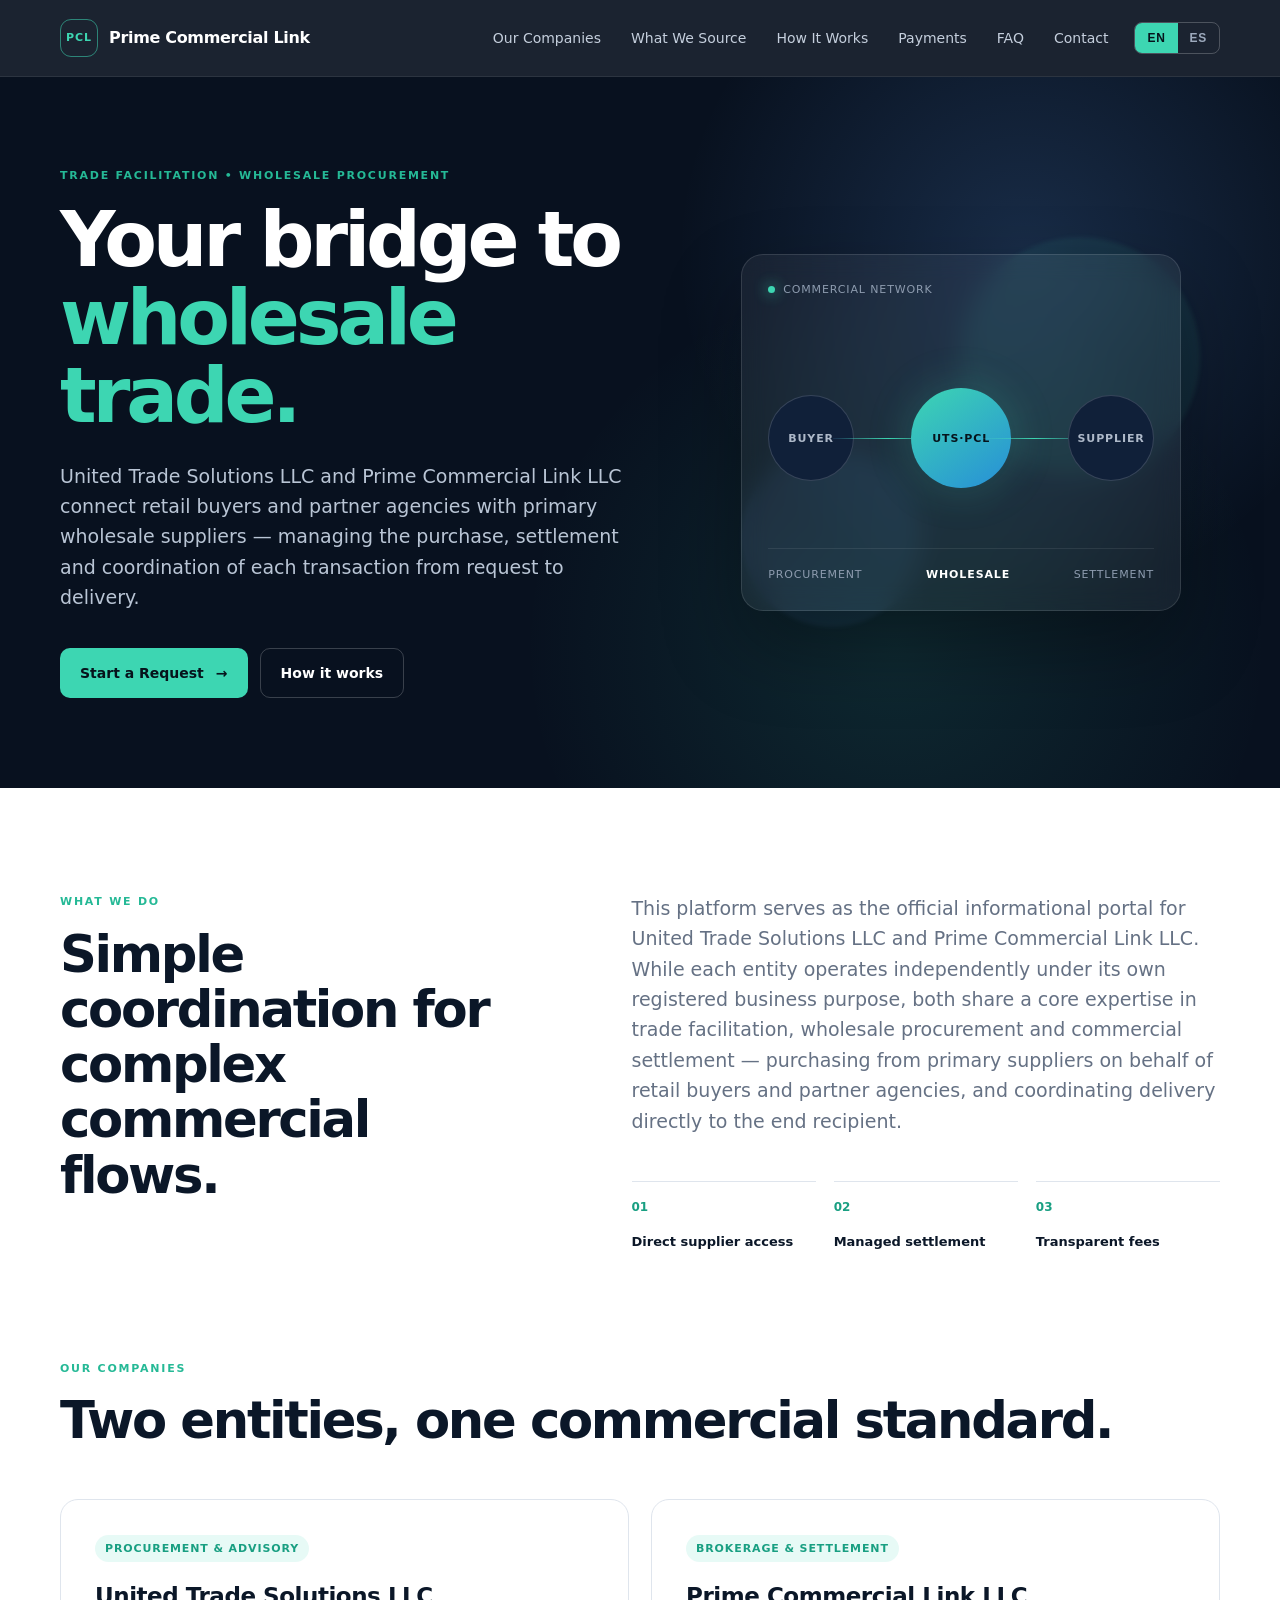
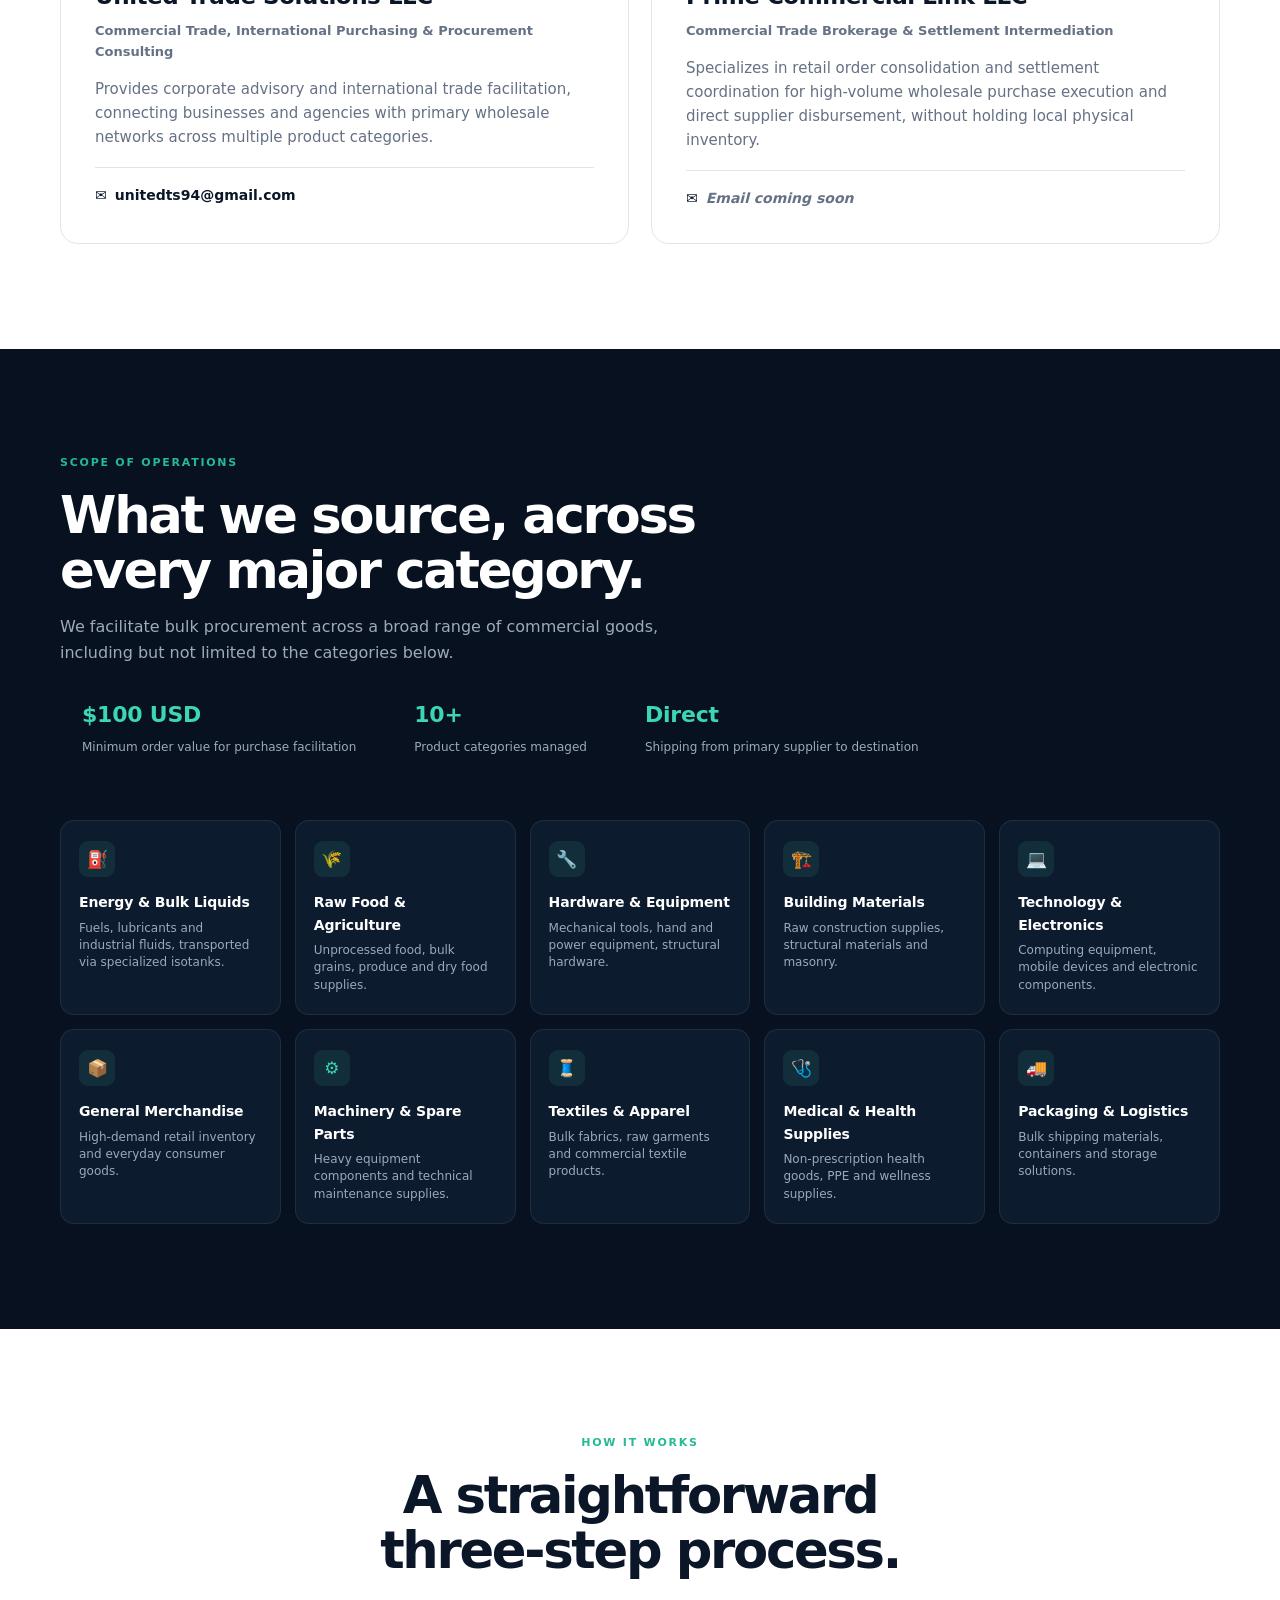
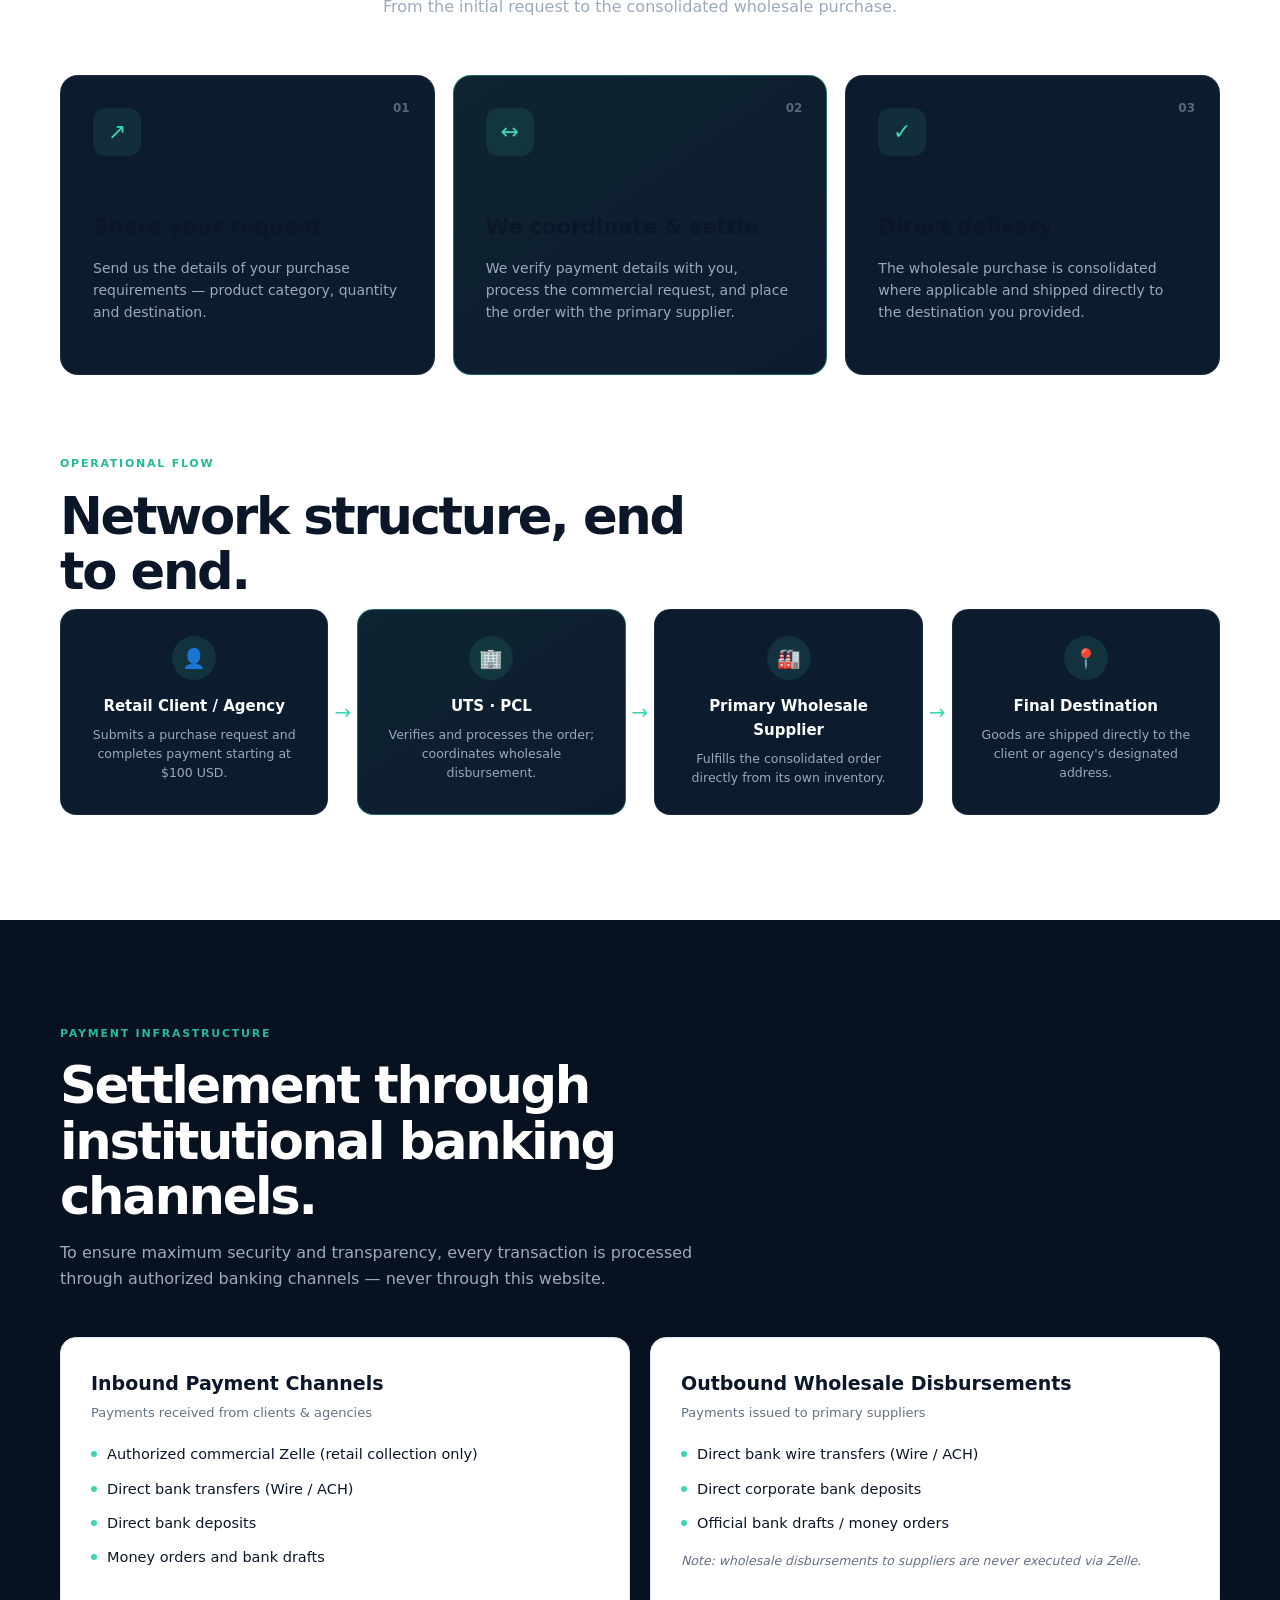
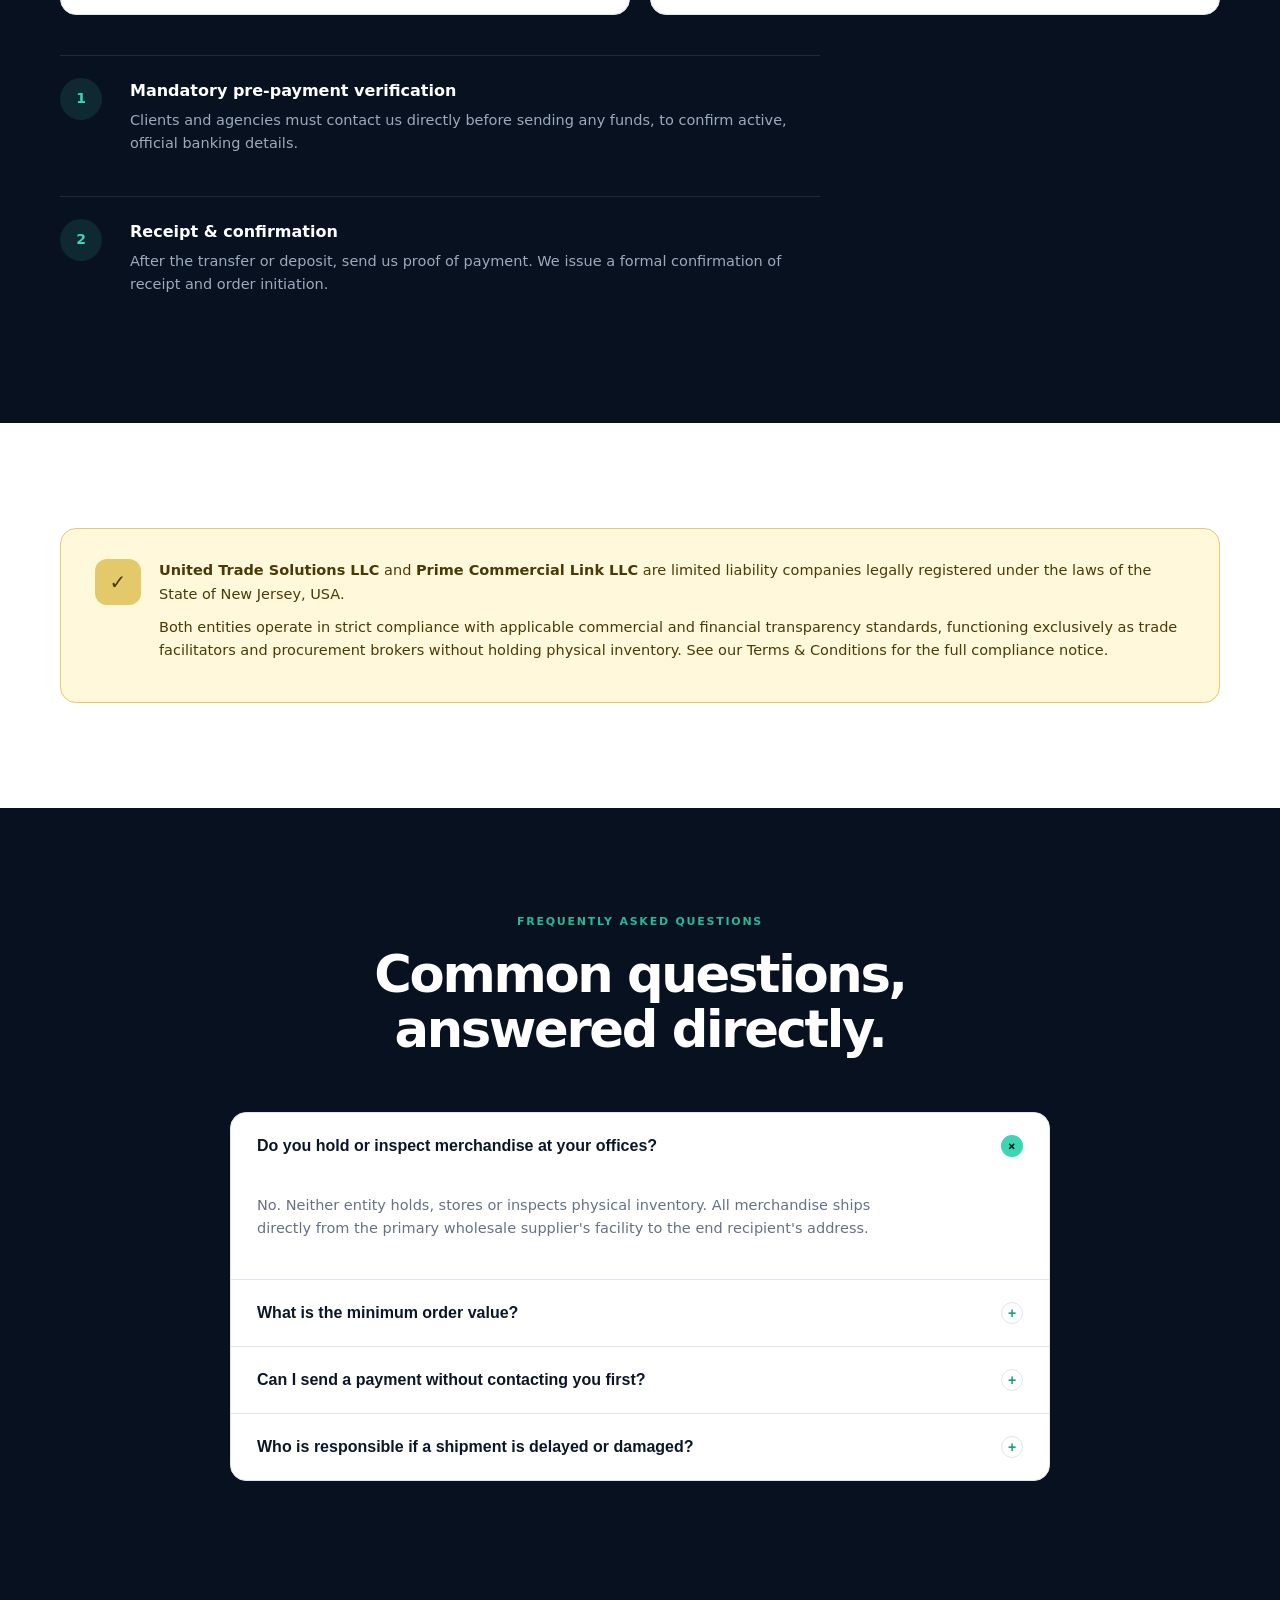
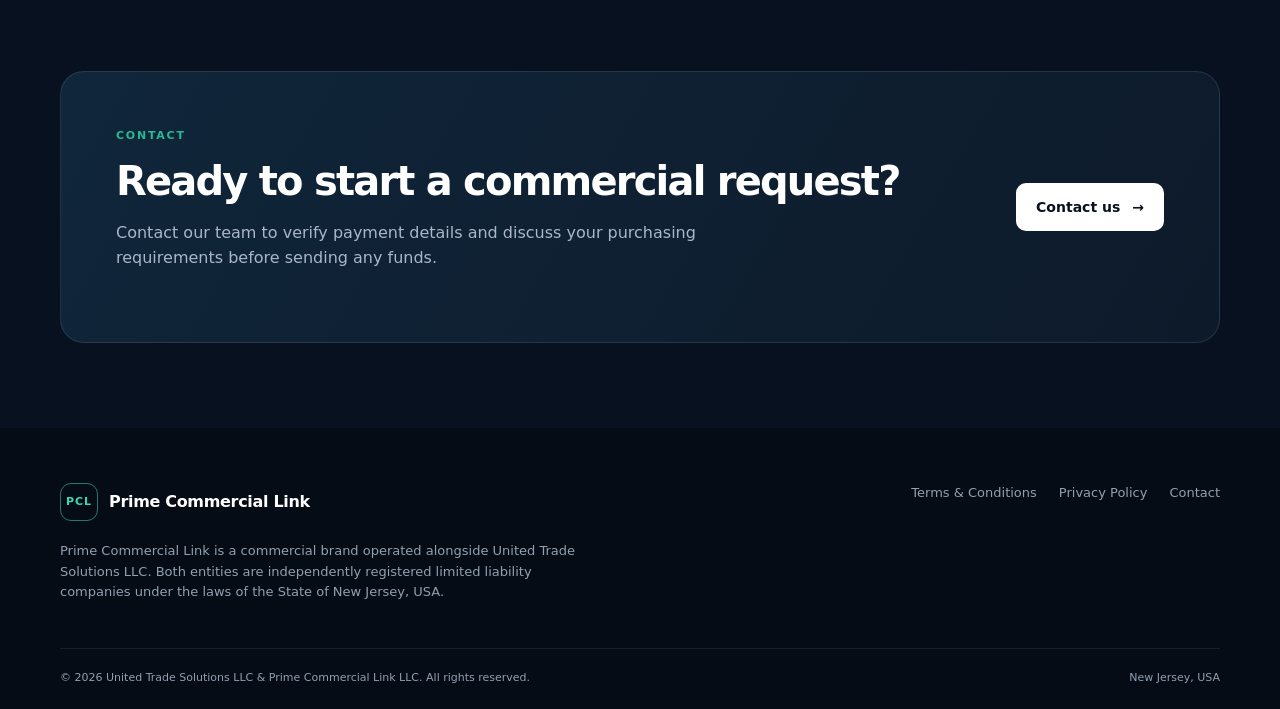
==== index.html @ 971f319e "Sitio UTS / Prime Commercial Link bilingue EN/ES" ====
<!doctype html>
<html lang="en" data-lang="en">
<head>
  <meta charset="utf-8">
  <meta name="viewport" content="width=device-width, initial-scale=1">
  <title>Prime Commercial Link | Trade Facilitation &amp; Wholesale Procurement</title>
  <meta name="description" content="United Trade Solutions LLC and Prime Commercial Link LLC facilitate wholesale procurement and commercial transaction settlement between retail buyers and primary suppliers.">
  <meta name="theme-color" content="#08111f">
  <meta property="og:title" content="Prime Commercial Link">
  <meta property="og:description" content="Trade facilitation and wholesale procurement portal — United Trade Solutions LLC & Prime Commercial Link LLC.">
  <meta property="og:type" content="website">
  <meta property="og:url" content="https://plbroker.disrupthings.com/">
  <link rel="canonical" href="https://plbroker.disrupthings.com/">
  <link rel="icon" href="assets/favicon.svg" type="image/svg+xml">
  <link rel="stylesheet" href="css/styles.css">
</head>
<body>
  <header class="site-header">
    <div class="container nav">
      <a class="brand" href="#inicio" aria-label="Prime Commercial Link home">
        <span class="brand-mark">PCL</span>
        <span>Prime Commercial Link</span>
      </a>
      <div class="nav-right">
        <nav class="nav-links" aria-label="Main navigation">
          <a href="#empresas" data-lang="en">Our Companies</a>
          <a href="#empresas" data-lang="es">Nuestras Empresas</a>
          <a href="#alcance" data-lang="en">What We Source</a>
          <a href="#alcance" data-lang="es">Qué Gestionamos</a>
          <a href="#como-funciona" data-lang="en">How It Works</a>
          <a href="#como-funciona" data-lang="es">Cómo Funciona</a>
          <a href="#pagos" data-lang="en">Payments</a>
          <a href="#pagos" data-lang="es">Pagos</a>
          <a href="#faq" data-lang="en">FAQ</a>
          <a href="#faq" data-lang="es">Preguntas</a>
          <a href="#contacto" data-lang="en">Contact</a>
          <a href="#contacto" data-lang="es">Contacto</a>
        </nav>
        <span class="lang-switch" role="group" aria-label="Language">
          <button type="button" data-lang-set="en">EN</button>
          <button type="button" data-lang-set="es">ES</button>
        </span>
        <button class="menu-toggle" aria-label="Open menu" aria-expanded="false">☰</button>
      </div>
    </div>
  </header>

  <main>
    <!-- ============ HERO ============ -->
    <section id="inicio" class="hero">
      <div class="hero-grid container">
        <div class="hero-copy">
          <p class="eyebrow" data-lang="en">TRADE FACILITATION • WHOLESALE PROCUREMENT</p>
          <p class="eyebrow" data-lang="es">FACILITACIÓN COMERCIAL • COMPRAS AL POR MAYOR</p>

          <h1 data-lang="en">Your bridge to <span>wholesale trade.</span></h1>
          <h1 data-lang="es">Tu puente hacia el <span>comercio al por mayor.</span></h1>

          <p class="hero-text" data-lang="en">
            United Trade Solutions LLC and Prime Commercial Link LLC connect retail buyers and partner
            agencies with primary wholesale suppliers — managing the purchase, settlement and coordination
            of each transaction from request to delivery.
          </p>
          <p class="hero-text" data-lang="es">
            United Trade Solutions LLC y Prime Commercial Link LLC conectan a compradores minoristas y
            agencias asociadas con proveedores mayoristas principales, gestionando la compra, la liquidación
            y la coordinación de cada transacción desde la solicitud hasta la entrega.
          </p>

          <div class="hero-actions">
            <a class="button button-primary" href="#contacto">
              <span data-lang="en">Start a Request</span><span data-lang="es">Iniciar Solicitud</span>
              <span aria-hidden="true">→</span>
            </a>
            <a class="button button-secondary" href="#como-funciona">
              <span data-lang="en">How it works</span><span data-lang="es">Cómo funciona</span>
            </a>
          </div>
        </div>
        <div class="hero-visual" aria-hidden="true">
          <div class="orb orb-one"></div>
          <div class="orb orb-two"></div>
          <div class="network-card">
            <div class="network-top">
              <span class="status-dot"></span>
              <span data-lang="en">Commercial Network</span>
              <span data-lang="es">Red Comercial</span>
            </div>
            <div class="network-lines">
              <div class="node node-a" data-lang="en">BUYER</div>
              <div class="node node-a" data-lang="es">CLIENTE</div>
              <div class="line line-a"></div>
              <div class="node node-center">UTS·PCL</div>
              <div class="line line-b"></div>
              <div class="node node-b" data-lang="en">SUPPLIER</div>
              <div class="node node-b" data-lang="es">PROVEEDOR</div>
            </div>
            <div class="network-bottom">
              <span data-lang="en">Procurement</span><span data-lang="es">Adquisición</span>
              <strong data-lang="en">Wholesale</strong><strong data-lang="es">Mayoreo</strong>
              <span data-lang="en">Settlement</span><span data-lang="es">Liquidación</span>
            </div>
          </div>
        </div>
      </div>
    </section>

    <!-- ============ QUÉ HACEMOS ============ -->
    <section id="que-hacemos" class="section">
      <div class="container split">
        <div>
          <p class="eyebrow" data-lang="en">WHAT WE DO</p>
          <p class="eyebrow" data-lang="es">QUÉ HACEMOS</p>
          <h2 data-lang="en">Simple coordination for complex commercial flows.</h2>
          <h2 data-lang="es">Coordinación simple para flujos comerciales complejos.</h2>
        </div>
        <div class="section-copy">
          <p data-lang="en">
            This platform serves as the official informational portal for United Trade Solutions LLC and
            Prime Commercial Link LLC. While each entity operates independently under its own registered
            business purpose, both share a core expertise in trade facilitation, wholesale procurement and
            commercial settlement — purchasing from primary suppliers on behalf of retail buyers and partner
            agencies, and coordinating delivery directly to the end recipient.
          </p>
          <p data-lang="es">
            Esta plataforma funciona como el portal informativo oficial de United Trade Solutions LLC y
            Prime Commercial Link LLC. Aunque cada entidad opera de forma independiente bajo su propio giro
            comercial registrado, ambas comparten especialización en facilitación comercial, compras al por
            mayor y liquidación de transacciones — comprando a proveedores principales en nombre de
            compradores minoristas y agencias asociadas, y coordinando la entrega directamente al
            destinatario final.
          </p>
          <div class="trust-row">
            <div><strong data-lang="en">01</strong><strong data-lang="es">01</strong><span data-lang="en">Direct supplier access</span><span data-lang="es">Acceso directo a proveedores</span></div>
            <div><strong data-lang="en">02</strong><strong data-lang="es">02</strong><span data-lang="en">Managed settlement</span><span data-lang="es">Liquidación gestionada</span></div>
            <div><strong data-lang="en">03</strong><strong data-lang="es">03</strong><span data-lang="en">Transparent fees</span><span data-lang="es">Comisiones transparentes</span></div>
          </div>
        </div>
      </div>
    </section>

    <!-- ============ NUESTRAS EMPRESAS ============ -->
    <section id="empresas" class="section" style="padding-top:0">
      <div class="container">
        <p class="eyebrow" data-lang="en">OUR COMPANIES</p>
        <p class="eyebrow" data-lang="es">NUESTRAS EMPRESAS</p>
        <h2 data-lang="en">Two entities, one commercial standard.</h2>
        <h2 data-lang="es">Dos entidades, un mismo estándar comercial.</h2>

        <div class="companies-grid">
          <article class="company-card">
            <span class="tag" data-lang="en">PROCUREMENT &amp; ADVISORY</span>
            <span class="tag" data-lang="es">ADQUISICIONES Y ASESORÍA</span>
            <h3>United Trade Solutions LLC</h3>
            <p class="focus" data-lang="en">Commercial Trade, International Purchasing &amp; Procurement Consulting</p>
            <p class="focus" data-lang="es">Comercio Comercial, Compras Internacionales y Consultoría de Adquisiciones</p>
            <p class="desc" data-lang="en">
              Provides corporate advisory and international trade facilitation, connecting businesses and
              agencies with primary wholesale networks across multiple product categories.
            </p>
            <p class="desc" data-lang="es">
              Brinda asesoría corporativa y facilitación de comercio internacional, conectando a empresas y
              agencias con redes mayoristas principales en múltiples categorías de productos.
            </p>
            <div class="contact-line">
              <span aria-hidden="true">✉</span>
              <a href="mailto:unitedts94@gmail.com">unitedts94@gmail.com</a>
            </div>
          </article>

          <article class="company-card">
            <span class="tag" data-lang="en">BROKERAGE &amp; SETTLEMENT</span>
            <span class="tag" data-lang="es">CORRETAJE Y LIQUIDACIÓN</span>
            <h3>Prime Commercial Link LLC</h3>
            <p class="focus" data-lang="en">Commercial Trade Brokerage &amp; Settlement Intermediation</p>
            <p class="focus" data-lang="es">Corretaje Comercial e Intermediación de Pagos y Liquidaciones</p>
            <p class="desc" data-lang="en">
              Specializes in retail order consolidation and settlement coordination for high-volume wholesale
              purchase execution and direct supplier disbursement, without holding local physical inventory.
            </p>
            <p class="desc" data-lang="es">
              Especializada en la consolidación de pedidos minoristas y la coordinación de liquidaciones para
              la ejecución de compras mayoristas de alto volumen y el desembolso directo a proveedores, sin
              manejo de inventario físico local.
            </p>
            <div class="contact-line">
              <span aria-hidden="true">✉</span>
              <span class="pending" data-lang="en">Email coming soon</span>
              <span class="pending" data-lang="es">Correo próximamente</span>
            </div>
          </article>
        </div>
      </div>
    </section>

    <!-- ============ ALCANCE / CATEGORÍAS ============ -->
    <section id="alcance" class="section section-dark">
      <div class="container">
        <div class="section-heading">
          <p class="eyebrow" data-lang="en">SCOPE OF OPERATIONS</p>
          <p class="eyebrow" data-lang="es">ALCANCE OPERATIVO</p>
          <h2 data-lang="en">What we source, across every major category.</h2>
          <h2 data-lang="es">Lo que gestionamos, en todas las categorías principales.</h2>
          <p data-lang="en">We facilitate bulk procurement across a broad range of commercial goods, including but not limited to the categories below.</p>
          <p data-lang="es">Facilitamos compras al por mayor en una amplia gama de bienes comerciales, incluyendo pero no limitado a las categorías siguientes.</p>
        </div>

        <div class="scope-meta">
          <div class="scope-pill">
            <strong>$100 USD</strong>
            <span data-lang="en">Minimum order value for purchase facilitation</span>
            <span data-lang="es">Monto mínimo de compra facilitada</span>
          </div>
          <div class="scope-pill">
            <strong data-lang="en">10+</strong><strong data-lang="es">10+</strong>
            <span data-lang="en">Product categories managed</span>
            <span data-lang="es">Categorías de producto gestionadas</span>
          </div>
          <div class="scope-pill">
            <strong data-lang="en">Direct</strong><strong data-lang="es">Directo</strong>
            <span data-lang="en">Shipping from primary supplier to destination</span>
            <span data-lang="es">Envío del proveedor principal al destino</span>
          </div>
        </div>

        <div class="categories-grid">
          <div class="category-card">
            <div class="icon" aria-hidden="true">⛽</div>
            <h4 data-lang="en">Energy &amp; Bulk Liquids</h4>
            <h4 data-lang="es">Energía y Líquidos a Granel</h4>
            <p data-lang="en">Fuels, lubricants and industrial fluids, transported via specialized isotanks.</p>
            <p data-lang="es">Combustibles, lubricantes y fluidos industriales, transportados en isotanques especializados.</p>
          </div>
          <div class="category-card">
            <div class="icon" aria-hidden="true">🌾</div>
            <h4 data-lang="en">Raw Food &amp; Agriculture</h4>
            <h4 data-lang="es">Alimentos Crudos y Agricultura</h4>
            <p data-lang="en">Unprocessed food, bulk grains, produce and dry food supplies.</p>
            <p data-lang="es">Productos alimenticios no procesados, granos, cosechas y suministros secos.</p>
          </div>
          <div class="category-card">
            <div class="icon" aria-hidden="true">🔧</div>
            <h4 data-lang="en">Hardware &amp; Equipment</h4>
            <h4 data-lang="es">Ferretería y Equipamiento</h4>
            <p data-lang="en">Mechanical tools, hand and power equipment, structural hardware.</p>
            <p data-lang="es">Herramientas mecánicas, equipos de mano y eléctricos, herrajes estructurales.</p>
          </div>
          <div class="category-card">
            <div class="icon" aria-hidden="true">🏗️</div>
            <h4 data-lang="en">Building Materials</h4>
            <h4 data-lang="es">Materiales de Construcción</h4>
            <p data-lang="en">Raw construction supplies, structural materials and masonry.</p>
            <p data-lang="es">Insumos básicos de construcción, materiales estructurales y mampostería.</p>
          </div>
          <div class="category-card">
            <div class="icon" aria-hidden="true">💻</div>
            <h4 data-lang="en">Technology &amp; Electronics</h4>
            <h4 data-lang="es">Tecnología y Electrónica</h4>
            <p data-lang="en">Computing equipment, mobile devices and electronic components.</p>
            <p data-lang="es">Equipos de cómputo, dispositivos móviles y componentes electrónicos.</p>
          </div>
          <div class="category-card">
            <div class="icon" aria-hidden="true">📦</div>
            <h4 data-lang="en">General Merchandise</h4>
            <h4 data-lang="es">Mercancía General</h4>
            <p data-lang="en">High-demand retail inventory and everyday consumer goods.</p>
            <p data-lang="es">Inventario minorista de alta demanda y artículos de consumo diario.</p>
          </div>
          <div class="category-card">
            <div class="icon" aria-hidden="true">⚙️</div>
            <h4 data-lang="en">Machinery &amp; Spare Parts</h4>
            <h4 data-lang="es">Maquinaria y Repuestos</h4>
            <p data-lang="en">Heavy equipment components and technical maintenance supplies.</p>
            <p data-lang="es">Componentes de equipo pesado y suministros de mantenimiento técnico.</p>
          </div>
          <div class="category-card">
            <div class="icon" aria-hidden="true">🧵</div>
            <h4 data-lang="en">Textiles &amp; Apparel</h4>
            <h4 data-lang="es">Textiles y Confección</h4>
            <p data-lang="en">Bulk fabrics, raw garments and commercial textile products.</p>
            <p data-lang="es">Telas a granel, prendas de vestir y productos textiles comerciales.</p>
          </div>
          <div class="category-card">
            <div class="icon" aria-hidden="true">🩺</div>
            <h4 data-lang="en">Medical &amp; Health Supplies</h4>
            <h4 data-lang="es">Suministros Médicos y de Salud</h4>
            <p data-lang="en">Non-prescription health goods, PPE and wellness supplies.</p>
            <p data-lang="es">Bienes de salud sin receta, equipo de protección personal y bienestar.</p>
          </div>
          <div class="category-card">
            <div class="icon" aria-hidden="true">🚚</div>
            <h4 data-lang="en">Packaging &amp; Logistics</h4>
            <h4 data-lang="es">Empaque y Logística</h4>
            <p data-lang="en">Bulk shipping materials, containers and storage solutions.</p>
            <p data-lang="es">Materiales de envío al por mayor, contenedores y almacenamiento.</p>
          </div>
        </div>
      </div>
    </section>

    <!-- ============ CÓMO FUNCIONA ============ -->
    <section id="como-funciona" class="section">
      <div class="container">
        <div class="section-heading centered">
          <p class="eyebrow" data-lang="en">HOW IT WORKS</p>
          <p class="eyebrow" data-lang="es">CÓMO FUNCIONA</p>
          <h2 data-lang="en">A straightforward three-step process.</h2>
          <h2 data-lang="es">Un proceso simple de tres pasos.</h2>
          <p data-lang="en">From the initial request to the consolidated wholesale purchase.</p>
          <p data-lang="es">Desde la solicitud inicial hasta la compra mayorista consolidada.</p>
        </div>
        <div class="steps">
          <article class="step-card">
            <span class="step-number">01</span>
            <div class="icon">↗</div>
            <h3 data-lang="en">Share your request</h3>
            <h3 data-lang="es">Envías tu solicitud</h3>
            <p data-lang="en">Send us the details of your purchase requirements — product category, quantity and destination.</p>
            <p data-lang="es">Nos envías los detalles de tu compra: categoría de producto, cantidad y destino.</p>
          </article>
          <article class="step-card featured">
            <span class="step-number">02</span>
            <div class="icon">↔</div>
            <h3 data-lang="en">We coordinate &amp; settle</h3>
            <h3 data-lang="es">Coordinamos y liquidamos</h3>
            <p data-lang="en">We verify payment details with you, process the commercial request, and place the order with the primary supplier.</p>
            <p data-lang="es">Verificamos contigo los datos de pago, procesamos la solicitud y realizamos el pedido con el proveedor principal.</p>
          </article>
          <article class="step-card">
            <span class="step-number">03</span>
            <div class="icon">✓</div>
            <h3 data-lang="en">Direct delivery</h3>
            <h3 data-lang="es">Entrega directa</h3>
            <p data-lang="en">The wholesale purchase is consolidated where applicable and shipped directly to the destination you provided.</p>
            <p data-lang="es">La compra mayorista se consolida cuando aplica y se despacha directamente al destino indicado.</p>
          </article>
        </div>

        <div class="section-heading" style="margin-top:80px">
          <p class="eyebrow" data-lang="en">OPERATIONAL FLOW</p>
          <p class="eyebrow" data-lang="es">FLUJO OPERATIVO</p>
          <h2 data-lang="en">Network structure, end to end.</h2>
          <h2 data-lang="es">Estructura de red, de principio a fin.</h2>
        </div>
        <div class="flow">
          <div class="flow-node">
            <div class="flow-icon" aria-hidden="true">👤</div>
            <h4 data-lang="en">Retail Client / Agency</h4>
            <h4 data-lang="es">Cliente / Agencia</h4>
            <p data-lang="en">Submits a purchase request and completes payment starting at $100 USD.</p>
            <p data-lang="es">Envía una solicitud de compra y realiza el pago a partir de $100 USD.</p>
          </div>
          <div class="flow-arrow" aria-hidden="true">→</div>
          <div class="flow-node hub">
            <div class="flow-icon" aria-hidden="true">🏢</div>
            <h4>UTS · PCL</h4>
            <p data-lang="en">Verifies and processes the order; coordinates wholesale disbursement.</p>
            <p data-lang="es">Verifica y procesa el pedido; coordina el desembolso mayorista.</p>
          </div>
          <div class="flow-arrow" aria-hidden="true">→</div>
          <div class="flow-node">
            <div class="flow-icon" aria-hidden="true">🏭</div>
            <h4 data-lang="en">Primary Wholesale Supplier</h4>
            <h4 data-lang="es">Proveedor Mayorista Principal</h4>
            <p data-lang="en">Fulfills the consolidated order directly from its own inventory.</p>
            <p data-lang="es">Despacha el pedido consolidado directamente desde su propio inventario.</p>
          </div>
          <div class="flow-arrow" aria-hidden="true">→</div>
          <div class="flow-node">
            <div class="flow-icon" aria-hidden="true">📍</div>
            <h4 data-lang="en">Final Destination</h4>
            <h4 data-lang="es">Destino Final</h4>
            <p data-lang="en">Goods are shipped directly to the client or agency's designated address.</p>
            <p data-lang="es">La mercancía se envía directamente a la dirección indicada por el cliente o agencia.</p>
          </div>
        </div>
      </div>
    </section>

    <!-- ============ INFRAESTRUCTURA DE PAGOS ============ -->
    <section id="pagos" class="section section-dark">
      <div class="container">
        <div class="section-heading">
          <p class="eyebrow" data-lang="en">PAYMENT INFRASTRUCTURE</p>
          <p class="eyebrow" data-lang="es">INFRAESTRUCTURA DE PAGOS</p>
          <h2 data-lang="en">Settlement through institutional banking channels.</h2>
          <h2 data-lang="es">Liquidación mediante canales bancarios institucionales.</h2>
          <p data-lang="en">To ensure maximum security and transparency, every transaction is processed through authorized banking channels — never through this website.</p>
          <p data-lang="es">Para garantizar máxima seguridad y transparencia, cada transacción se procesa a través de canales bancarios autorizados — nunca a través de este sitio web.</p>
        </div>
        <div class="pay-grid">
          <div class="pay-card">
            <h3 data-lang="en">Inbound Payment Channels</h3>
            <h3 data-lang="es">Canales de Recepción de Fondos</h3>
            <p class="sub" data-lang="en">Payments received from clients &amp; agencies</p>
            <p class="sub" data-lang="es">Pagos recibidos de clientes y agencias</p>
            <ul>
              <li data-lang="en">Authorized commercial Zelle (retail collection only)</li>
              <li data-lang="es">Zelle comercial autorizado (solo recepción minorista)</li>
              <li data-lang="en">Direct bank transfers (Wire / ACH)</li>
              <li data-lang="es">Transferencias bancarias directas (Wire / ACH)</li>
              <li data-lang="en">Direct bank deposits</li>
              <li data-lang="es">Depósitos bancarios directos</li>
              <li data-lang="en">Money orders and bank drafts</li>
              <li data-lang="es">Giros bancarios y postales</li>
            </ul>
          </div>
          <div class="pay-card">
            <h3 data-lang="en">Outbound Wholesale Disbursements</h3>
            <h3 data-lang="es">Desembolsos Mayoristas</h3>
            <p class="sub" data-lang="en">Payments issued to primary suppliers</p>
            <p class="sub" data-lang="es">Pagos emitidos a proveedores principales</p>
            <ul>
              <li data-lang="en">Direct bank wire transfers (Wire / ACH)</li>
              <li data-lang="es">Transferencias bancarias directas (Wire / ACH)</li>
              <li data-lang="en">Direct corporate bank deposits</li>
              <li data-lang="es">Depósitos bancarios corporativos</li>
              <li data-lang="en">Official bank drafts / money orders</li>
              <li data-lang="es">Giros bancarios / cheques oficiales</li>
            </ul>
            <p class="pay-note" data-lang="en">Note: wholesale disbursements to suppliers are never executed via Zelle.</p>
            <p class="pay-note" data-lang="es">Nota: los desembolsos mayoristas a proveedores nunca se ejecutan mediante Zelle.</p>
          </div>
        </div>

        <div class="protocol-list">
          <div class="protocol-item">
            <div class="num">1</div>
            <div>
              <h4 data-lang="en">Mandatory pre-payment verification</h4>
              <h4 data-lang="es">Verificación obligatoria antes del pago</h4>
              <p data-lang="en">Clients and agencies must contact us directly before sending any funds, to confirm active, official banking details.</p>
              <p data-lang="es">Clientes y agencias deben contactarnos directamente antes de enviar cualquier fondo, para confirmar los datos bancarios oficiales activos.</p>
            </div>
          </div>
          <div class="protocol-item">
            <div class="num">2</div>
            <div>
              <h4 data-lang="en">Receipt &amp; confirmation</h4>
              <h4 data-lang="es">Comprobante y confirmación</h4>
              <p data-lang="en">After the transfer or deposit, send us proof of payment. We issue a formal confirmation of receipt and order initiation.</p>
              <p data-lang="es">Después de la transferencia o depósito, envíanos el comprobante. Emitimos una confirmación formal de recepción e inicio del pedido.</p>
            </div>
          </div>
        </div>
      </div>
    </section>

    <!-- ============ CUMPLIMIENTO ============ -->
    <section class="section">
      <div class="container">
        <div class="compliance-box">
          <div class="badge" aria-hidden="true">✓</div>
          <div>
            <p data-lang="en"><strong>United Trade Solutions LLC</strong> and <strong>Prime Commercial Link LLC</strong> are limited liability companies legally registered under the laws of the State of New Jersey, USA.</p>
            <p data-lang="es"><strong>United Trade Solutions LLC</strong> y <strong>Prime Commercial Link LLC</strong> son empresas de responsabilidad limitada registradas legalmente bajo las leyes del Estado de Nueva Jersey, EE. UU.</p>
            <p data-lang="en">Both entities operate in strict compliance with applicable commercial and financial transparency standards, functioning exclusively as trade facilitators and procurement brokers without holding physical inventory. See our <a href="terms.html">Terms &amp; Conditions</a> for the full compliance notice.</p>
            <p data-lang="es">Ambas entidades operan en estricto cumplimiento de los estándares comerciales y de transparencia financiera aplicables, funcionando exclusivamente como facilitadores de comercio y brókers de adquisición sin manejo de inventario físico. Consulta nuestros <a href="terms.html">Términos y Condiciones</a> para el aviso completo de cumplimiento.</p>
          </div>
        </div>
      </div>
    </section>

    <!-- ============ FAQ ============ -->
    <section id="faq" class="section section-dark">
      <div class="container">
        <div class="section-heading centered">
          <p class="eyebrow" data-lang="en">FREQUENTLY ASKED QUESTIONS</p>
          <p class="eyebrow" data-lang="es">PREGUNTAS FRECUENTES</p>
          <h2 data-lang="en">Common questions, answered directly.</h2>
          <h2 data-lang="es">Preguntas comunes, respondidas directamente.</h2>
        </div>

        <div class="faq-list">
          <div class="faq-item open">
            <button class="faq-q" type="button">
              <span data-lang="en">Do you hold or inspect merchandise at your offices?</span>
              <span data-lang="es">¿Almacenan o inspeccionan mercancía en sus oficinas?</span>
              <span class="plus" aria-hidden="true">+</span>
            </button>
            <div class="faq-a">
              <div class="faq-a-inner">
                <p data-lang="en">No. Neither entity holds, stores or inspects physical inventory. All merchandise ships directly from the primary wholesale supplier's facility to the end recipient's address.</p>
                <p data-lang="es">No. Ninguna de las dos entidades maneja, almacena ni inspecciona inventario físico. Toda la mercancía se despacha directamente desde las instalaciones del proveedor mayorista principal hasta la dirección del destinatario final.</p>
              </div>
            </div>
          </div>
          <div class="faq-item">
            <button class="faq-q" type="button">
              <span data-lang="en">What is the minimum order value?</span>
              <span data-lang="es">¿Cuál es el monto mínimo de compra?</span>
              <span class="plus" aria-hidden="true">+</span>
            </button>
            <div class="faq-a">
              <div class="faq-a-inner">
                <p data-lang="en">We facilitate purchase consolidation starting at a minimum value of $100 USD.</p>
                <p data-lang="es">Facilitamos la consolidación de compras a partir de un valor mínimo de $100 USD.</p>
              </div>
            </div>
          </div>
          <div class="faq-item">
            <button class="faq-q" type="button">
              <span data-lang="en">Can I send a payment without contacting you first?</span>
              <span data-lang="es">¿Puedo enviar un pago sin contactarlos primero?</span>
              <span class="plus" aria-hidden="true">+</span>
            </button>
            <div class="faq-a">
              <div class="faq-a-inner">
                <p data-lang="en">No. Contacting us before sending any transfer or deposit is required, so we can verify active banking details and ensure your payment is correctly tracked and applied.</p>
                <p data-lang="es">No. Es indispensable contactarnos antes de enviar cualquier transferencia o depósito, para verificar los datos bancarios activos y garantizar que tu pago quede correctamente rastreado y aplicado.</p>
              </div>
            </div>
          </div>
          <div class="faq-item">
            <button class="faq-q" type="button">
              <span data-lang="en">Who is responsible if a shipment is delayed or damaged?</span>
              <span data-lang="es">¿Quién responde si un envío se retrasa o llega dañado?</span>
              <span class="plus" aria-hidden="true">+</span>
            </button>
            <div class="faq-a">
              <div class="faq-a-inner">
                <p data-lang="en">Since goods ship directly from the primary wholesale supplier, shipping delays, carrier damage or fulfillment issues are the responsibility of the supplier or freight carrier. See our Terms &amp; Conditions for the full liability disclaimer.</p>
                <p data-lang="es">Como la mercancía se despacha directamente desde el proveedor mayorista principal, los retrasos, daños de transporte o problemas de cumplimiento son responsabilidad del proveedor o la empresa de transporte. Consulta nuestros Términos y Condiciones para la exención de responsabilidad completa.</p>
              </div>
            </div>
          </div>
        </div>
      </div>
    </section>

    <!-- ============ CONTACTO ============ -->
    <section id="contacto" class="contact-section">
      <div class="container contact-card">
        <div>
          <p class="eyebrow" data-lang="en">CONTACT</p>
          <p class="eyebrow" data-lang="es">CONTACTO</p>
          <h2 data-lang="en">Ready to start a commercial request?</h2>
          <h2 data-lang="es">¿Listo para iniciar una solicitud comercial?</h2>
          <p data-lang="en">Contact our team to verify payment details and discuss your purchasing requirements before sending any funds.</p>
          <p data-lang="es">Contacta a nuestro equipo para verificar los datos de pago y conversar sobre tu solicitud de compra antes de enviar cualquier fondo.</p>
        </div>
        <a class="button button-light" href="mailto:unitedts94@gmail.com">
          <span data-lang="en">Contact us</span><span data-lang="es">Contáctanos</span>
          <span aria-hidden="true">→</span>
        </a>
      </div>
    </section>
  </main>

  <footer class="footer">
    <div class="container footer-grid">
      <div>
        <a class="brand footer-brand" href="#inicio"><span class="brand-mark">PCL</span><span>Prime Commercial Link</span></a>
        <p class="footer-note" data-lang="en">Prime Commercial Link is a commercial brand operated alongside United Trade Solutions LLC. Both entities are independently registered limited liability companies under the laws of the State of New Jersey, USA.</p>
        <p class="footer-note" data-lang="es">Prime Commercial Link es una marca comercial que opera junto a United Trade Solutions LLC. Ambas entidades son sociedades de responsabilidad limitada registradas de forma independiente bajo las leyes del Estado de Nueva Jersey, EE. UU.</p>
      </div>
      <div class="footer-links">
        <a href="terms.html" data-lang="en">Terms &amp; Conditions</a>
        <a href="terms.html" data-lang="es">Términos y Condiciones</a>
        <a href="privacy.html" data-lang="en">Privacy Policy</a>
        <a href="privacy.html" data-lang="es">Política de Privacidad</a>
        <a href="mailto:unitedts94@gmail.com" data-lang="en">Contact</a>
        <a href="mailto:unitedts94@gmail.com" data-lang="es">Contacto</a>
      </div>
    </div>
    <div class="container copyright">
      <span><span data-lang="en">©</span><span data-lang="es">©</span> <span id="year"></span> United Trade Solutions LLC &amp; Prime Commercial Link LLC. <span data-lang="en">All rights reserved.</span><span data-lang="es">Todos los derechos reservados.</span></span>
      <span data-lang="en">New Jersey, USA</span>
      <span data-lang="es">Nueva Jersey, EE. UU.</span>
    </div>
  </footer>

  <script src="js/script.js"></script>
</body>
</html>
---- css/styles.css ----
:root{
  --bg:#f6f8fb;--surface:#fff;--ink:#0b1728;--muted:#657184;--line:#dfe5ed;
  --dark:#08111f;--accent:#3dd6b2;--accent-2:#63a7ff;--brass:#d6a84f;--max:1160px;
}
*{box-sizing:border-box}
html{scroll-behavior:smooth}

/* ---------- Idiomas: EN por defecto, ES bajo html[data-lang="es"] ----------
   Se oculta solo el idioma inactivo, con !important para ganar siempre a
   cualquier otra regla de display (grid/flex/etc.) sin importar el orden. */
html:not([data-lang="es"]) [data-lang="es"]{display:none !important}
html[data-lang="es"] [data-lang="en"]{display:none !important}
.lang-switch{display:flex;align-items:center;gap:0;border:1px solid rgba(255,255,255,.22);border-radius:8px;overflow:hidden}
.lang-switch button{appearance:none;background:transparent;border:0;color:#9daabd;font-size:12px;font-weight:800;letter-spacing:.06em;padding:8px 12px;cursor:pointer;transition:.15s}
.lang-switch button.active{background:var(--accent);color:#06131b}
.lang-switch button:not(.active):hover{color:#fff}
.legal-page .lang-switch button{border-color:var(--line)}
.legal-page .lang-switch{border-color:var(--line)}
.legal-page .lang-switch button{color:var(--muted)}
.legal-page .lang-switch button:not(.active):hover{color:var(--ink)}
body{margin:0;font-family:Inter,ui-sans-serif,system-ui,-apple-system,BlinkMacSystemFont,"Segoe UI",sans-serif;color:var(--ink);background:var(--bg);line-height:1.6}
a{color:inherit;text-decoration:none}
.container{width:min(var(--max),calc(100% - 40px));margin:auto}
.site-header{position:sticky;top:0;z-index:20;background:rgba(8,17,31,.92);backdrop-filter:blur(14px);border-bottom:1px solid rgba(255,255,255,.08)}
.nav{height:76px;display:flex;align-items:center;justify-content:space-between}
.brand{display:flex;align-items:center;gap:11px;color:#fff;font-weight:750;letter-spacing:-.02em}
.brand-mark{display:grid;place-items:center;width:38px;height:38px;border:1px solid rgba(61,214,178,.55);border-radius:11px;color:var(--accent);font-size:11px;letter-spacing:.08em}
.nav-right{display:flex;align-items:center;gap:26px}
.nav-links{display:flex;gap:30px;color:#c5cfdd;font-size:14px}
.nav-links a:hover,.text-link:hover{color:#fff}
.menu-toggle{display:none;background:none;border:0;color:#fff;font-size:25px}
.hero{min-height:690px;background:radial-gradient(circle at 80% 25%,rgba(99,167,255,.18),transparent 30%),radial-gradient(circle at 70% 80%,rgba(61,214,178,.12),transparent 35%),var(--dark);color:#fff;display:flex;align-items:center;overflow:hidden}
.hero-grid{display:grid;grid-template-columns:1.05fr .95fr;gap:70px;align-items:center;padding:90px 0}
.eyebrow{margin:0 0 16px;color:#25b996;font-size:11px;font-weight:800;letter-spacing:.16em}
.hero h1{font-size:clamp(48px,6vw,78px);line-height:1.02;letter-spacing:-.055em;margin:0 0 25px;max-width:720px}
.hero h1 span{color:var(--accent)}
.hero-text{font-size:19px;color:#b9c5d5;max-width:600px;margin-bottom:35px}
.hero-actions{display:flex;gap:12px;flex-wrap:wrap}
.button{display:inline-flex;align-items:center;gap:12px;padding:13px 20px;border-radius:10px;font-size:14px;font-weight:750;transition:.2s ease}
.button:hover{transform:translateY(-2px)}
.button-primary{background:var(--accent);color:#06131b}
.button-secondary{border:1px solid rgba(255,255,255,.2);color:#fff}
.button-light{background:#fff;color:#08111f}
.hero-visual{min-height:390px;position:relative;display:grid;place-items:center}
.network-card{width:min(440px,100%);padding:26px;border:1px solid rgba(255,255,255,.12);background:rgba(255,255,255,.055);border-radius:22px;box-shadow:0 35px 80px rgba(0,0,0,.3);backdrop-filter:blur(12px);position:relative;z-index:2}
.network-top,.network-bottom{display:flex;align-items:center;justify-content:space-between;color:#8e9caf;font-size:11px;text-transform:uppercase;letter-spacing:.08em}
.status-dot{width:7px;height:7px;background:var(--accent);border-radius:50%;box-shadow:0 0 14px var(--accent)}
.network-top{justify-content:flex-start;gap:8px;padding-bottom:30px}
.network-lines{height:220px;position:relative;display:grid;place-items:center}
.node{position:absolute;border-radius:50%;display:grid;place-items:center;font-size:11px;font-weight:800;letter-spacing:.08em}
.node-a,.node-b{width:86px;height:86px;border:1px solid rgba(255,255,255,.16);background:#102039;color:#aeb9c9}
.node-a{left:0}.node-b{right:0}
.node-center{width:100px;height:100px;background:linear-gradient(145deg,#3dd6b2,#278ed8);color:#06131b;box-shadow:0 0 45px rgba(61,214,178,.22)}
.line{position:absolute;height:1px;width:110px;background:linear-gradient(90deg,rgba(99,167,255,.1),var(--accent),rgba(99,167,255,.1));top:50%}
.line-a{left:65px}.line-b{right:65px}
.network-bottom{border-top:1px solid rgba(255,255,255,.08);padding-top:17px}
.network-bottom strong{color:#fff}
.orb{position:absolute;border-radius:50%;filter:blur(2px)}
.orb-one{width:240px;height:240px;background:rgba(61,214,178,.08);top:0;right:20px}
.orb-two{width:180px;height:180px;background:rgba(99,167,255,.08);bottom:0;left:40px}
.section{padding:105px 0;background:var(--surface)}
.split{display:grid;grid-template-columns:.9fr 1.1fr;gap:90px}
h2{font-size:clamp(34px,4vw,52px);line-height:1.08;letter-spacing:-.045em;margin:0}
.section-copy{font-size:19px;color:var(--muted)}
.section-copy p{margin-top:0}
.trust-row{display:grid;grid-template-columns:repeat(3,1fr);gap:18px;margin-top:45px}
.trust-row div{padding-top:16px;border-top:1px solid var(--line)}
.trust-row strong{display:block;font-size:12px;color:#199f82;margin-bottom:7px}
.trust-row span{font-size:13px;font-weight:700;color:var(--ink)}
.section-dark{background:var(--dark);color:#fff}
.section-heading{max-width:650px}
.section-heading.centered{text-align:center;margin:0 auto 55px}
.section-heading p:not(.eyebrow){color:#9daabd}
.steps{display:grid;grid-template-columns:repeat(3,1fr);gap:18px}
.step-card{position:relative;padding:32px;background:#0d1b2e;border:1px solid rgba(255,255,255,.08);border-radius:18px;min-height:300px}
.step-card.featured{border-color:rgba(61,214,178,.4);background:linear-gradient(145deg,#0e2430,#0d1b2e)}
.step-number{position:absolute;right:24px;top:23px;color:#56677e;font-size:12px;font-weight:800}
.icon{width:48px;height:48px;display:grid;place-items:center;border-radius:13px;background:rgba(61,214,178,.1);color:var(--accent);font-size:22px;margin-bottom:55px}
.step-card h3{font-size:21px;margin:0 0 12px}
.step-card p{color:#9ba9bc;font-size:14px;margin:0}
.value-section{background:#eef2f7}
.value-grid{display:grid;grid-template-columns:.9fr 1.1fr;gap:100px}
.value-intro h2{max-width:520px}
.value-list{border-top:1px solid #cfd7e1}
.value-item{display:grid;grid-template-columns:55px 1fr;gap:18px;padding:25px 0;border-bottom:1px solid #cfd7e1}
.value-item>span{color:#1aa487;font-size:12px;font-weight:800}
.value-item h3{margin:0 0 4px;font-size:18px}
.value-item p{margin:0;color:var(--muted);font-size:14px}
.contact-section{padding:85px 0;background:var(--dark)}
.contact-card{display:flex;align-items:center;justify-content:space-between;gap:35px;padding:55px;border-radius:24px;background:linear-gradient(120deg,#10263a,#0d1a2a);border:1px solid rgba(255,255,255,.1);color:#fff}
.contact-card h2{font-size:40px}
.contact-card p:not(.eyebrow){color:#a9b7c9;max-width:620px}
.footer{background:#050c15;color:#91a0b3;padding:55px 0 22px}
.footer-grid{display:flex;justify-content:space-between;gap:50px}
.footer-brand{margin-bottom:20px}
.footer-note{max-width:530px;font-size:13px;margin:0}
.footer-links{display:flex;gap:22px;align-items:flex-start;font-size:13px}
.footer-links a:hover{color:#fff}
.copyright{border-top:1px solid rgba(255,255,255,.08);margin-top:45px;padding-top:20px;display:flex;justify-content:space-between;font-size:11px}
.legal-page{background:var(--bg)}
.legal-content{padding:90px 0;max-width:850px}
.legal-content h1{font-size:52px;letter-spacing:-.04em;margin:0 0 25px}
.legal-content h2{font-size:25px;margin:42px 0 10px}
.legal-content p{color:var(--muted)}
.legal-notice{padding:18px 20px;border:1px solid #e4c96b;background:#fff8db;border-radius:10px}
.legal-footer-note{border-top:1px solid var(--line);margin-top:55px;padding-top:20px;font-size:13px}
.text-link{color:#c5cfdd;font-size:13px}
/* ---------- Empresas (About) ---------- */
.companies-grid{display:grid;grid-template-columns:repeat(2,1fr);gap:22px;margin-top:50px}
.company-card{padding:34px;border-radius:18px;background:var(--surface);border:1px solid var(--line)}
.company-card .tag{display:inline-block;font-size:11px;font-weight:800;letter-spacing:.08em;color:#199f82;background:rgba(61,214,178,.12);padding:5px 10px;border-radius:999px;margin-bottom:16px}
.company-card h3{margin:0 0 6px;font-size:23px;letter-spacing:-.02em}
.company-card .focus{color:var(--muted);font-size:13px;font-weight:700;margin:0 0 14px}
.company-card p.desc{color:var(--muted);font-size:15px;margin:0 0 18px}
.company-card .contact-line{display:flex;align-items:center;gap:8px;font-size:14px;font-weight:700;border-top:1px solid var(--line);padding-top:16px}
.company-card .contact-line a{color:var(--ink)}
.company-card .contact-line a:hover{color:#199f82}
.company-card .pending{color:var(--muted);font-weight:600;font-style:italic}

/* ---------- Alcance / categorías ---------- */
.scope-meta{display:flex;flex-wrap:wrap;gap:14px;margin:0 0 46px}
.scope-pill{background:var(--dark);color:#fff;border-radius:12px;padding:16px 22px}
.scope-pill strong{display:block;font-size:22px;color:var(--accent);letter-spacing:-.01em}
.scope-pill span{font-size:12px;color:#9daabd}
.categories-grid{display:grid;grid-template-columns:repeat(5,1fr);gap:14px}
.category-card{background:#0d1b2e;border:1px solid rgba(255,255,255,.08);border-radius:14px;padding:20px 18px;min-height:132px}
.category-card .icon{width:36px;height:36px;display:grid;place-items:center;border-radius:9px;background:rgba(61,214,178,.1);color:var(--accent);font-size:17px;margin-bottom:14px}
.category-card h4{margin:0 0 6px;font-size:14px;color:#fff;letter-spacing:-.01em}
.category-card p{margin:0;font-size:12px;color:#9ba9bc;line-height:1.45}

/* ---------- Flujo operativo ---------- */
.flow{display:grid;grid-template-columns:1fr auto 1fr auto 1fr auto 1fr;gap:0;align-items:stretch;margin-top:10px}
.flow-node{background:#0d1b2e;border:1px solid rgba(255,255,255,.08);border-radius:16px;padding:26px 20px;position:relative;text-align:center}
.flow-node.hub{border-color:rgba(61,214,178,.4);background:linear-gradient(145deg,#0e2430,#0d1b2e)}
.flow-node .flow-icon{width:44px;height:44px;margin:0 auto 14px;display:grid;place-items:center;border-radius:50%;background:rgba(61,214,178,.12);color:var(--accent);font-size:19px}
.flow-node h4{margin:0 0 8px;font-size:15px;color:#fff}
.flow-node p{margin:0;font-size:12.5px;color:#9ba9bc;line-height:1.5}
.flow-arrow{display:flex;align-items:center;justify-content:center;color:#3dd6b2;font-size:20px;padding:0 6px}

/* ---------- Pagos ---------- */
.pay-grid{display:grid;grid-template-columns:repeat(2,1fr);gap:20px;margin-top:46px}
.pay-card{background:var(--surface);border:1px solid var(--line);border-radius:16px;padding:30px}
.pay-card h3{margin:0 0 4px;font-size:19px;color:var(--ink)}
.pay-card .sub{color:var(--muted);font-size:13px;margin:0 0 20px}
.pay-card ul{list-style:none;margin:0;padding:0;display:grid;gap:11px}
.pay-card li{display:flex;gap:10px;align-items:flex-start;font-size:14.5px;color:var(--ink)}
.pay-card li::before{content:"";width:6px;height:6px;border-radius:50%;background:var(--accent);margin-top:8px;flex:none}
.pay-note{margin-top:16px;font-size:12.5px;color:var(--muted);font-style:italic}

/* ---------- Protocolo de verificación ---------- */
.protocol-list{display:grid;gap:18px;margin-top:40px;max-width:760px}
.protocol-item{display:grid;grid-template-columns:50px 1fr;gap:20px;padding:22px 0;border-top:1px solid rgba(255,255,255,.1)}
.protocol-item .num{width:42px;height:42px;border-radius:50%;background:rgba(61,214,178,.12);color:var(--accent);display:grid;place-items:center;font-weight:800;font-size:14px}
.protocol-item h4{margin:0 0 6px;color:#fff;font-size:16px}
.protocol-item p{margin:0;color:#9daabd;font-size:14.5px}

/* ---------- Cumplimiento ---------- */
.compliance-box{background:#fff8db;border:1px solid #e4c96b;border-radius:16px;padding:30px 34px;display:flex;gap:18px;align-items:flex-start}
.compliance-box .badge{flex:none;width:46px;height:46px;border-radius:12px;background:#e4c96b;color:#4a3a05;display:grid;place-items:center;font-size:20px;font-weight:800}
.compliance-box p{margin:0 0 10px;color:#4a3a05;font-size:14.5px}
.compliance-box p:last-child{margin-bottom:0}

/* ---------- FAQ ---------- */
.faq-list{max-width:820px;margin:44px auto 0;display:grid;gap:1px;background:var(--line);border:1px solid var(--line);border-radius:16px;overflow:hidden}
.faq-item{background:var(--surface)}
.faq-q{width:100%;text-align:left;background:none;border:0;padding:22px 26px;font-size:16px;font-weight:700;color:var(--ink);display:flex;justify-content:space-between;align-items:center;gap:16px;cursor:pointer}
.faq-q .plus{flex:none;width:22px;height:22px;border-radius:50%;border:1px solid var(--line);display:grid;place-items:center;font-size:14px;color:#199f82;transition:.2s}
.faq-item.open .faq-q .plus{transform:rotate(45deg);background:var(--accent);color:#06131b;border-color:var(--accent)}
.faq-a{max-height:0;overflow:hidden;transition:max-height .25s ease}
.faq-item.open .faq-a{max-height:260px}
.faq-a-inner{padding:0 26px 24px;color:var(--muted);font-size:14.5px;max-width:680px}

@media(max-width:850px){
  .nav-links{display:none}.menu-toggle{display:block}
  .nav-links.open{position:absolute;top:76px;left:0;right:0;display:flex;flex-direction:column;background:#08111f;padding:20px 30px;border-bottom:1px solid rgba(255,255,255,.1)}
  .hero-grid,.split,.value-grid{grid-template-columns:1fr;gap:50px}
  .hero{min-height:auto}.hero-grid{padding:75px 0}.hero-visual{min-height:330px}
  .steps{grid-template-columns:1fr}
  .step-card{min-height:240px}.icon{margin-bottom:35px}
  .contact-card,.footer-grid{flex-direction:column;align-items:flex-start}
  .footer-links{flex-wrap:wrap}.copyright{flex-direction:column;gap:7px}
  .companies-grid,.pay-grid{grid-template-columns:1fr}
  .categories-grid{grid-template-columns:repeat(2,1fr)}
  .flow{grid-template-columns:1fr}
  .flow-arrow{transform:rotate(90deg);padding:10px 0}
  .protocol-item{grid-template-columns:40px 1fr}
  .compliance-box{flex-direction:column}
  .scope-meta{gap:10px}
}
@media(max-width:480px){
  .nav-right{gap:10px}
  .lang-switch button{padding:6px 9px;font-size:11px}
  .legal-page .nav-links a{font-size:12.5px;white-space:nowrap}
  .legal-page .brand{font-size:14px}
}
@media(max-width:520px){
  .container{width:min(var(--max),calc(100% - 28px))}
  .hero h1{font-size:45px}.hero-text{font-size:17px}
  .trust-row{grid-template-columns:1fr}.contact-card{padding:35px 25px}.contact-card h2{font-size:32px}
  .network-card{padding:20px}.node-a,.node-b{width:70px;height:70px}.line{width:70px}.line-a{left:45px}.line-b{right:45px}
  .categories-grid{grid-template-columns:1fr}
  .faq-q{font-size:14.5px;padding:18px 20px}
  .faq-a-inner{padding:0 20px 20px}
  .compliance-box{padding:24px 20px}
}
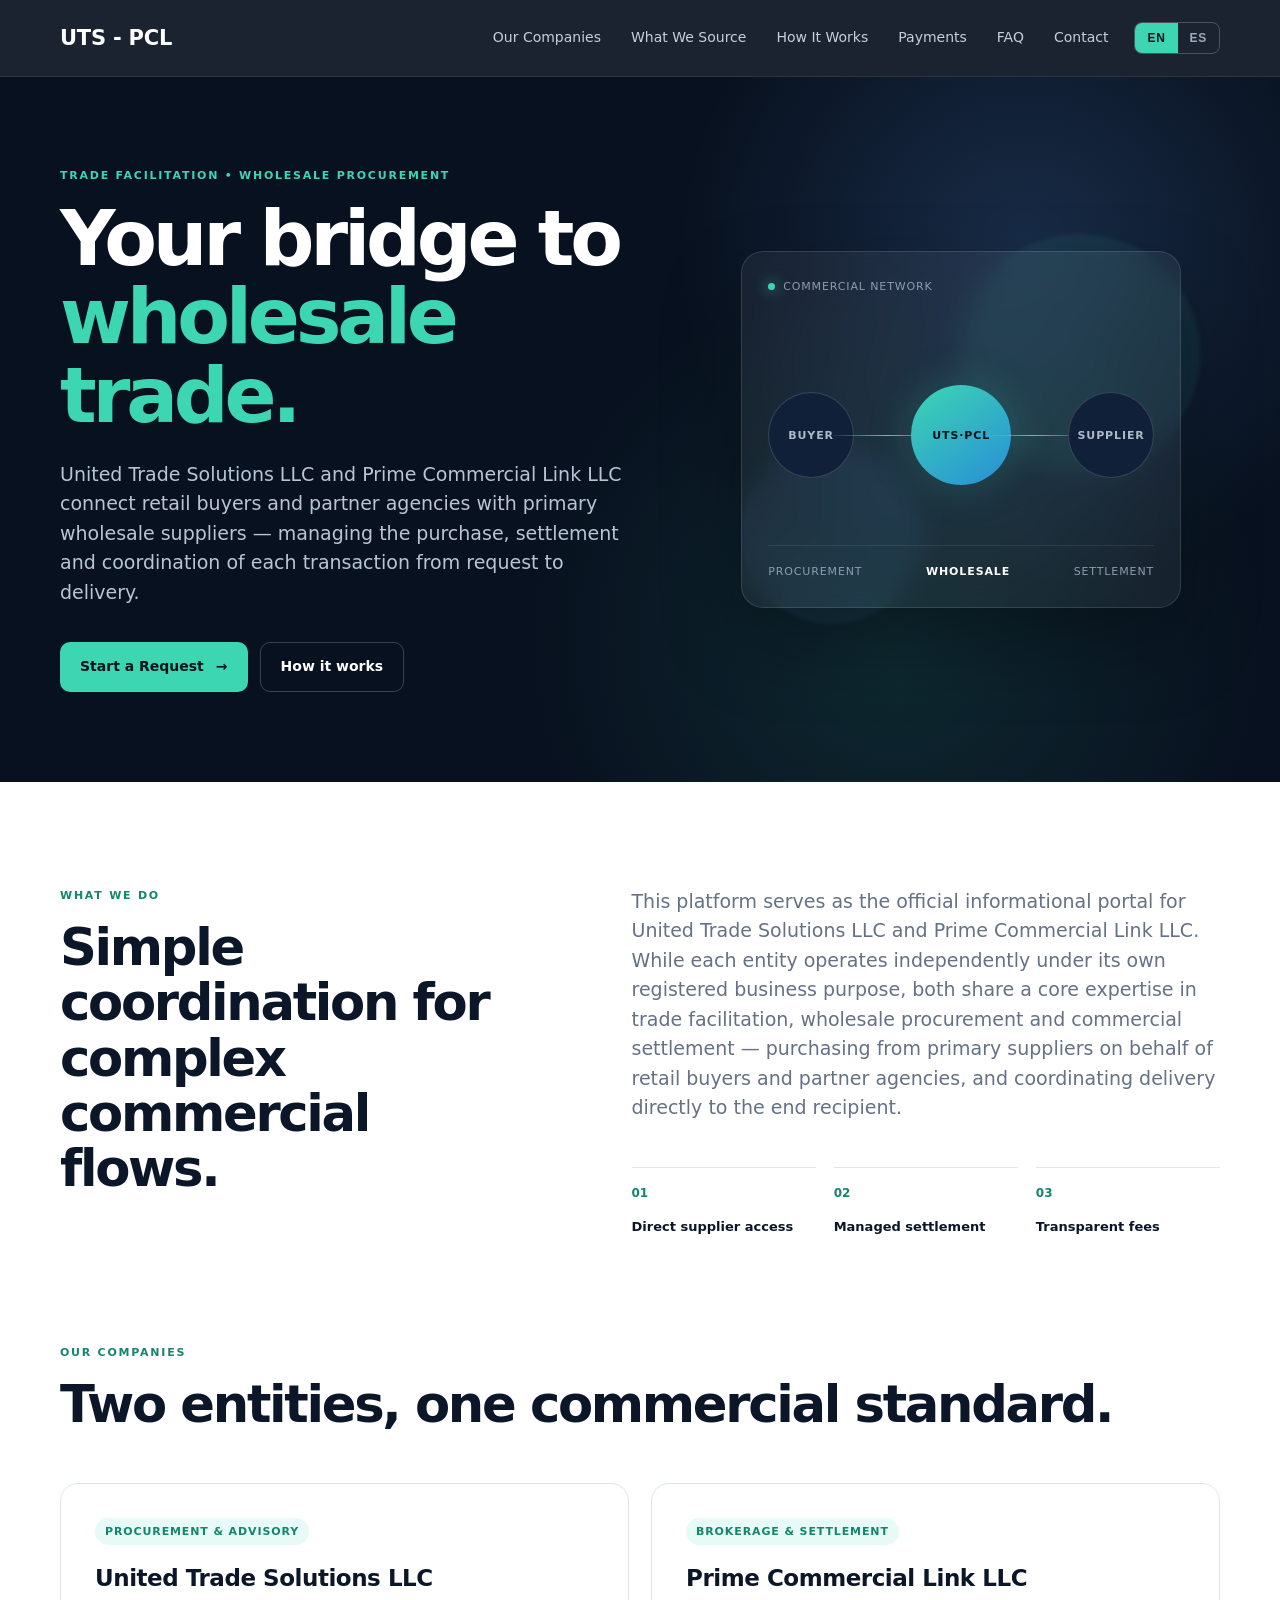
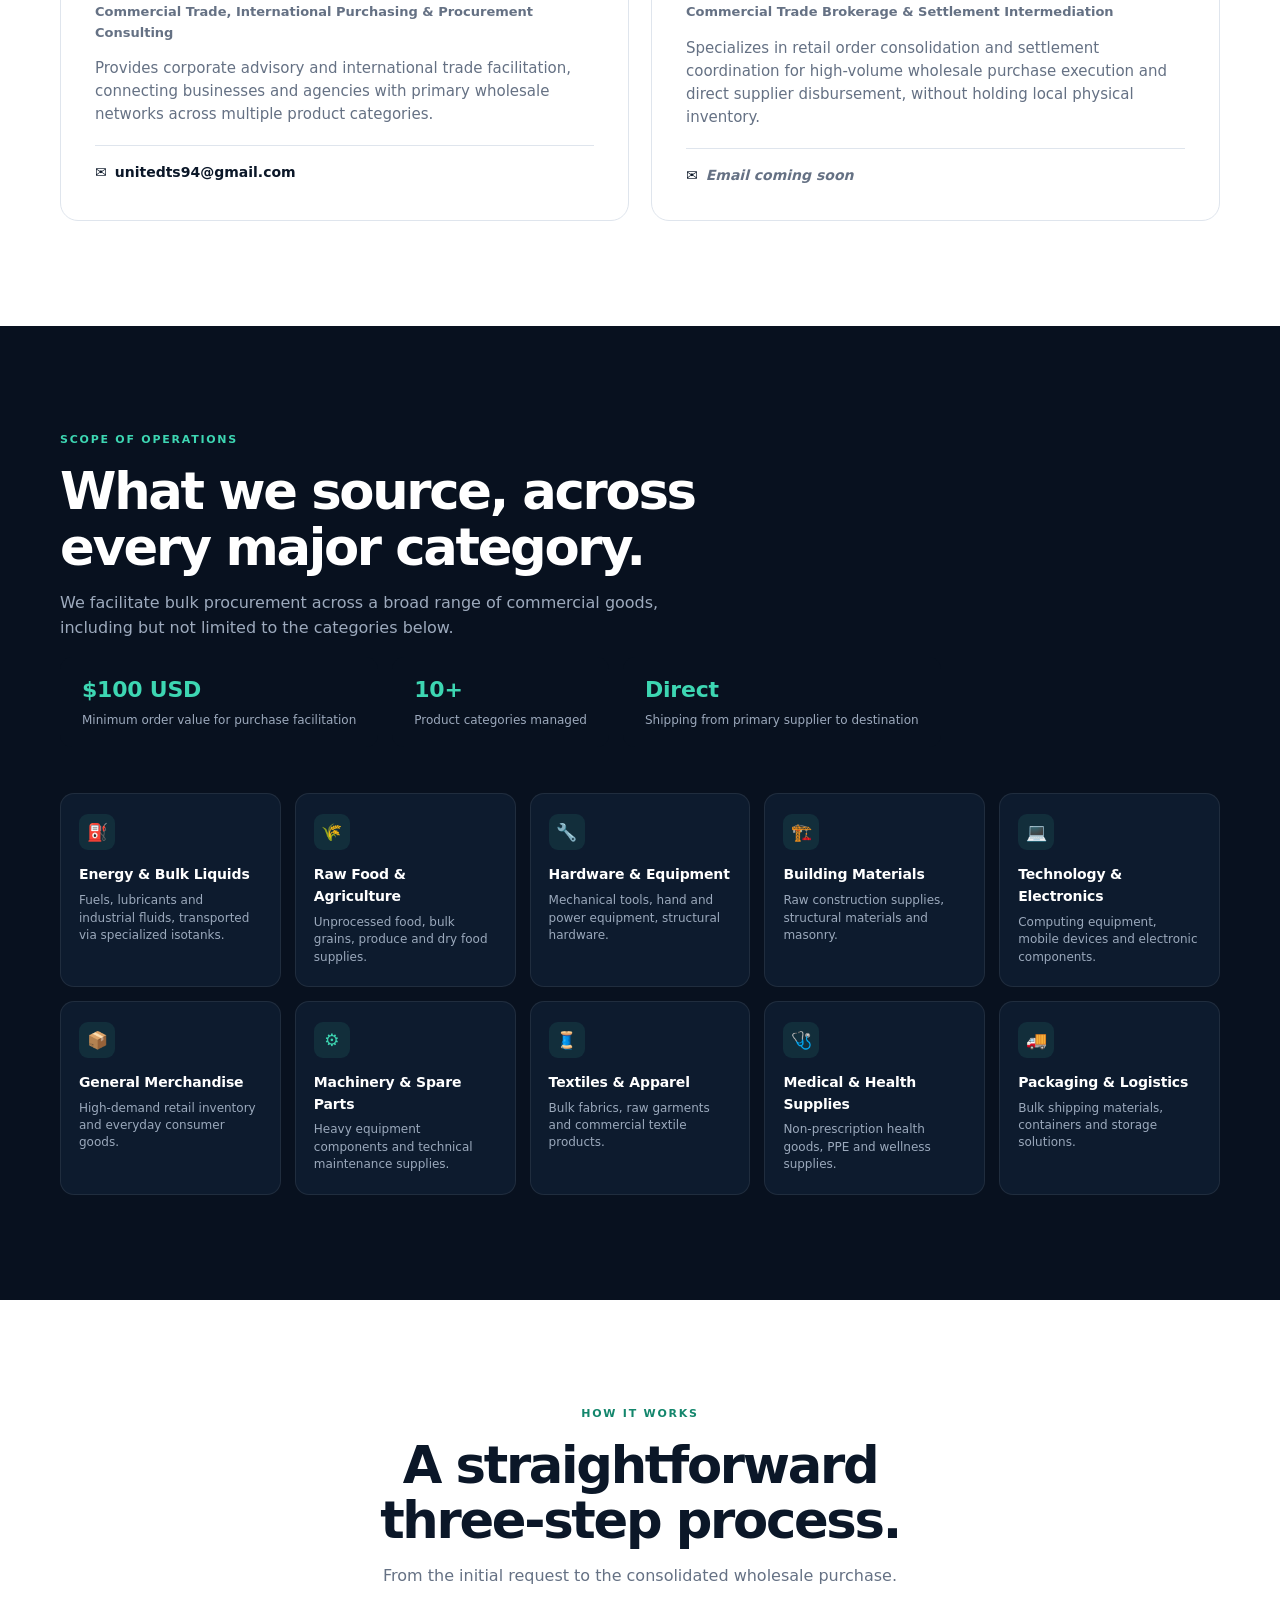
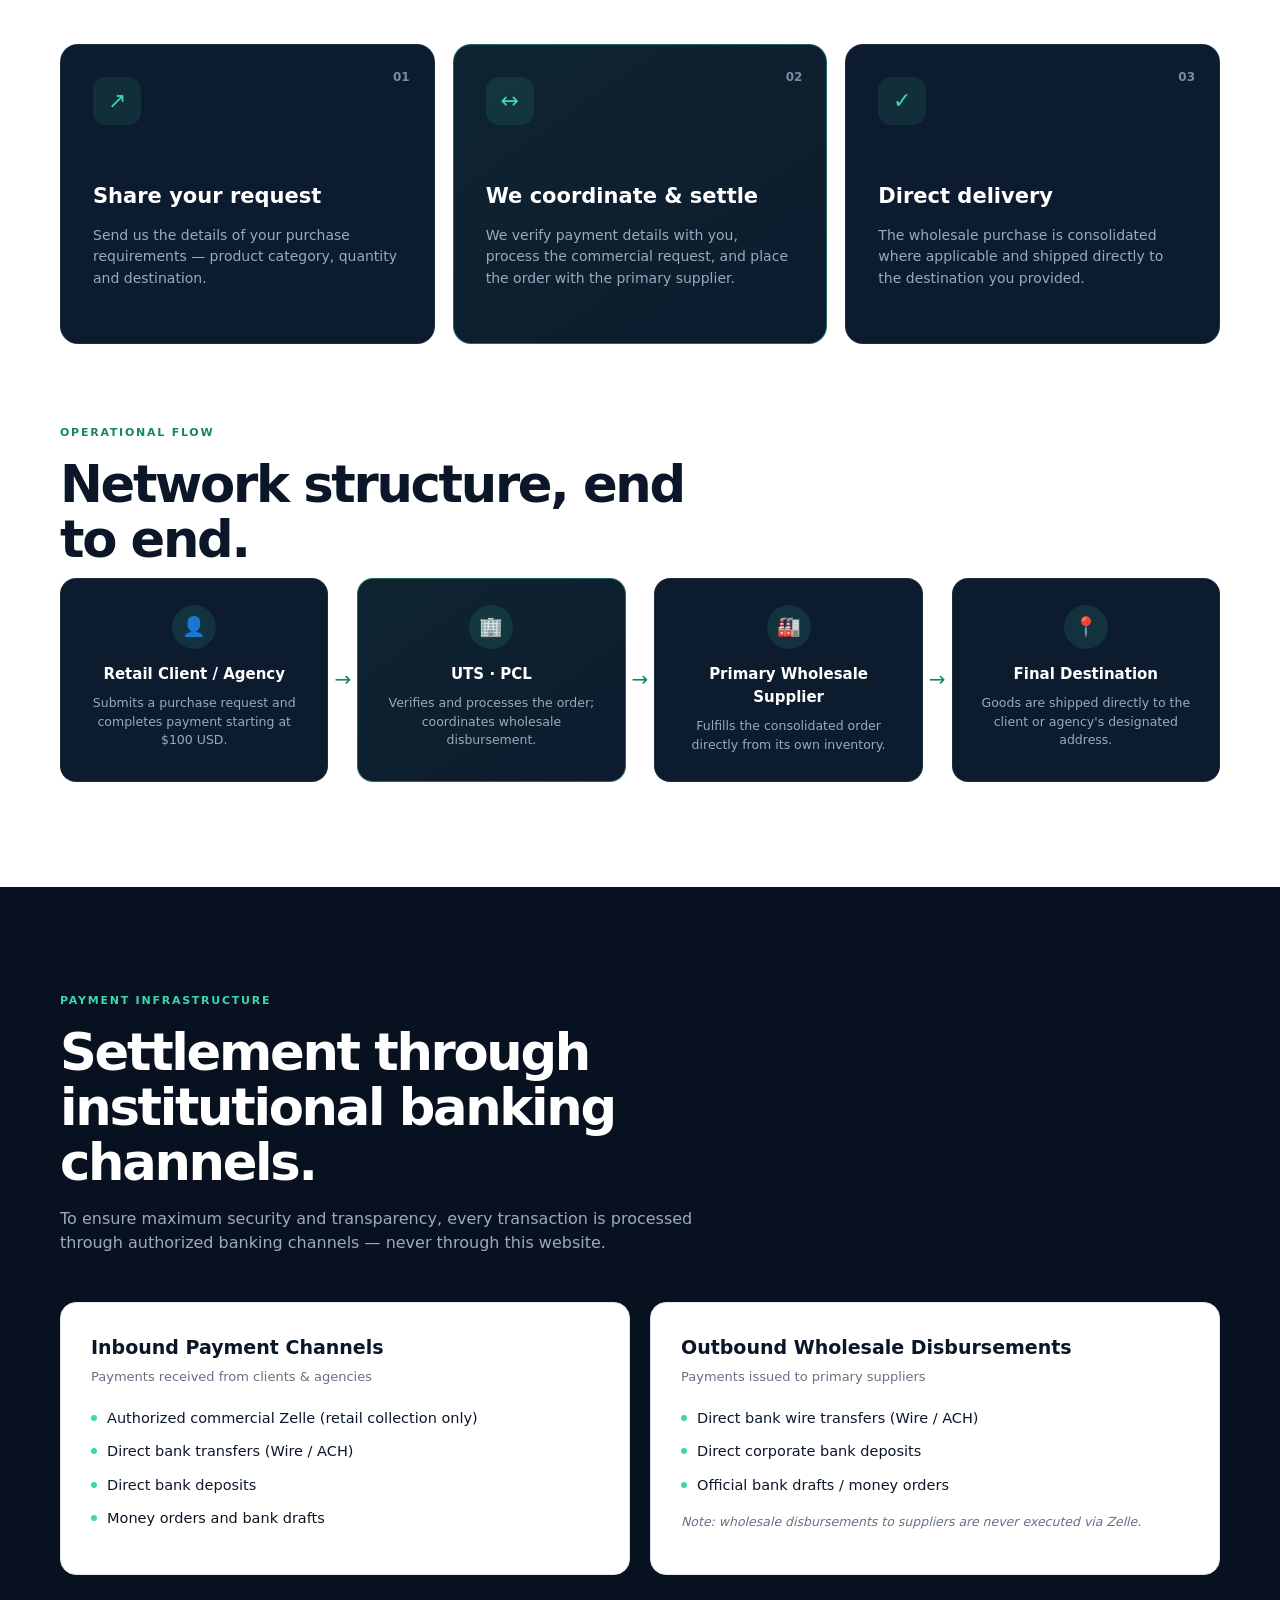
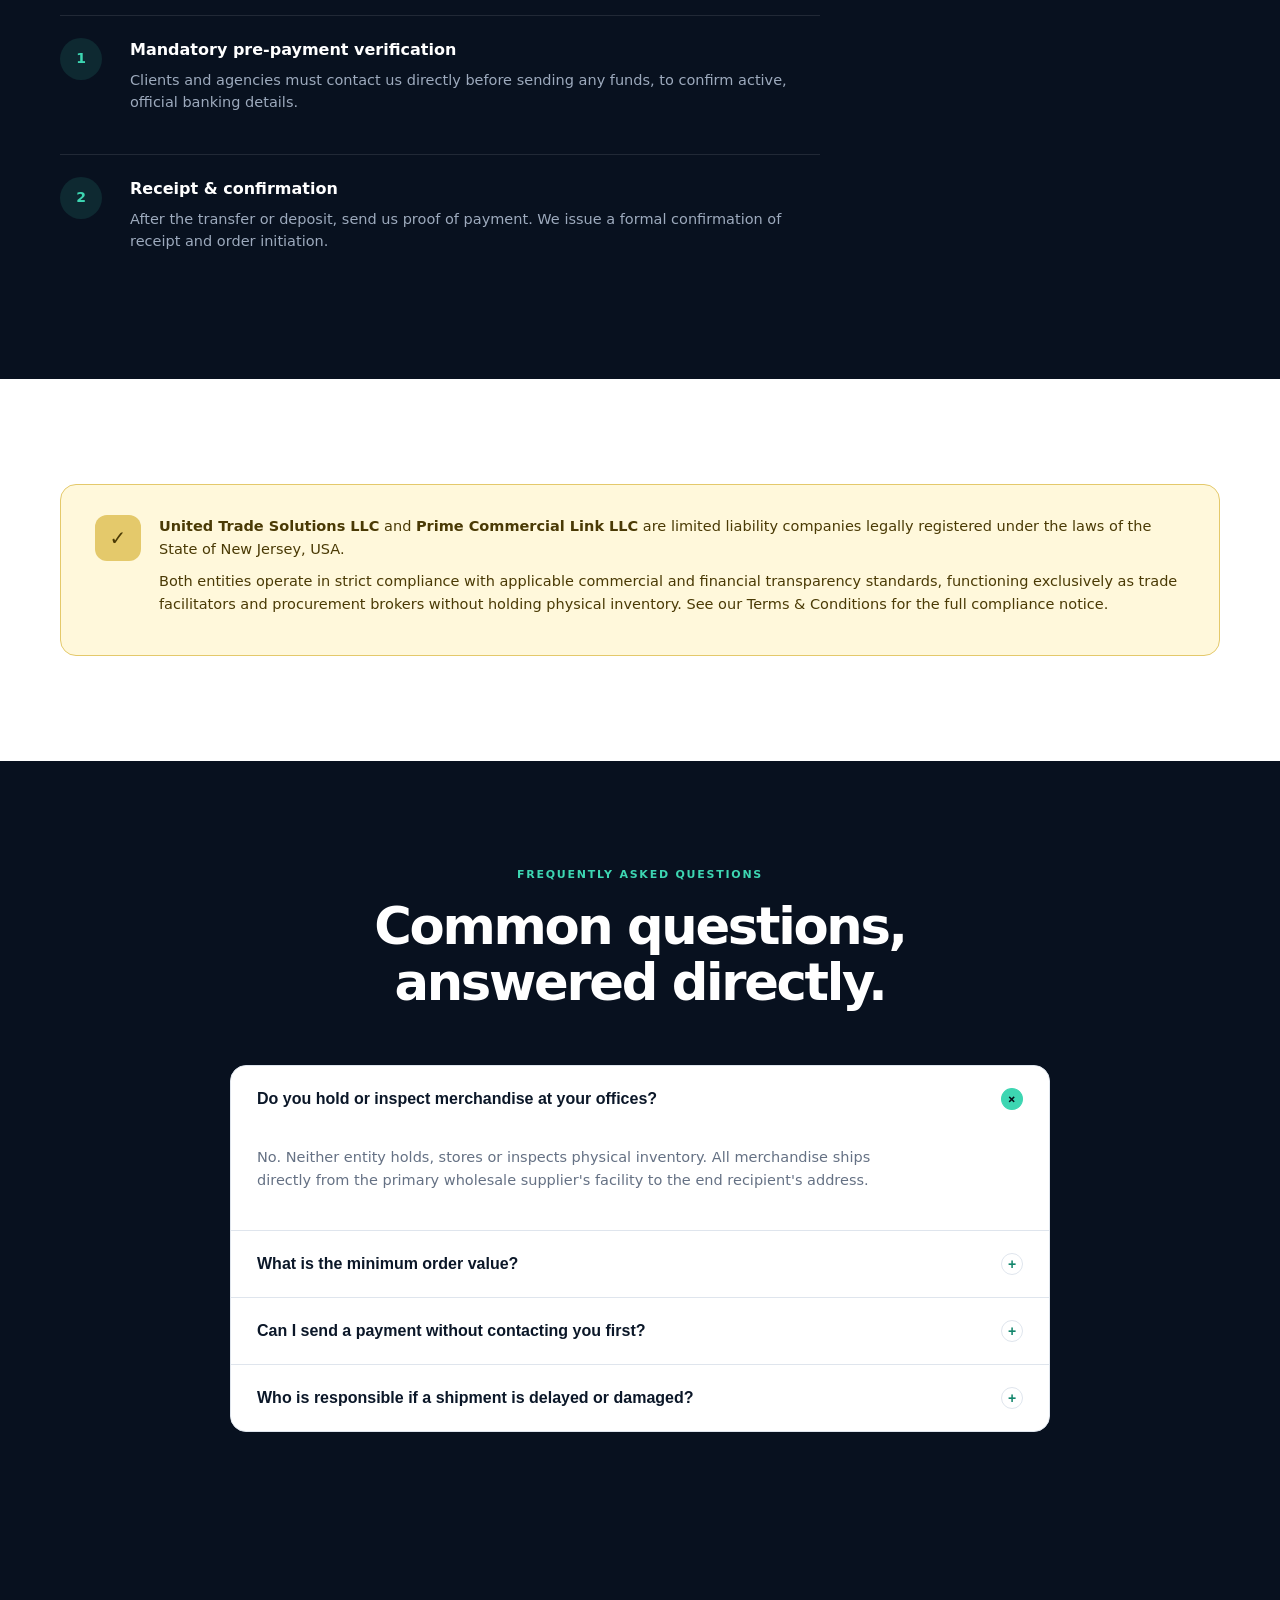
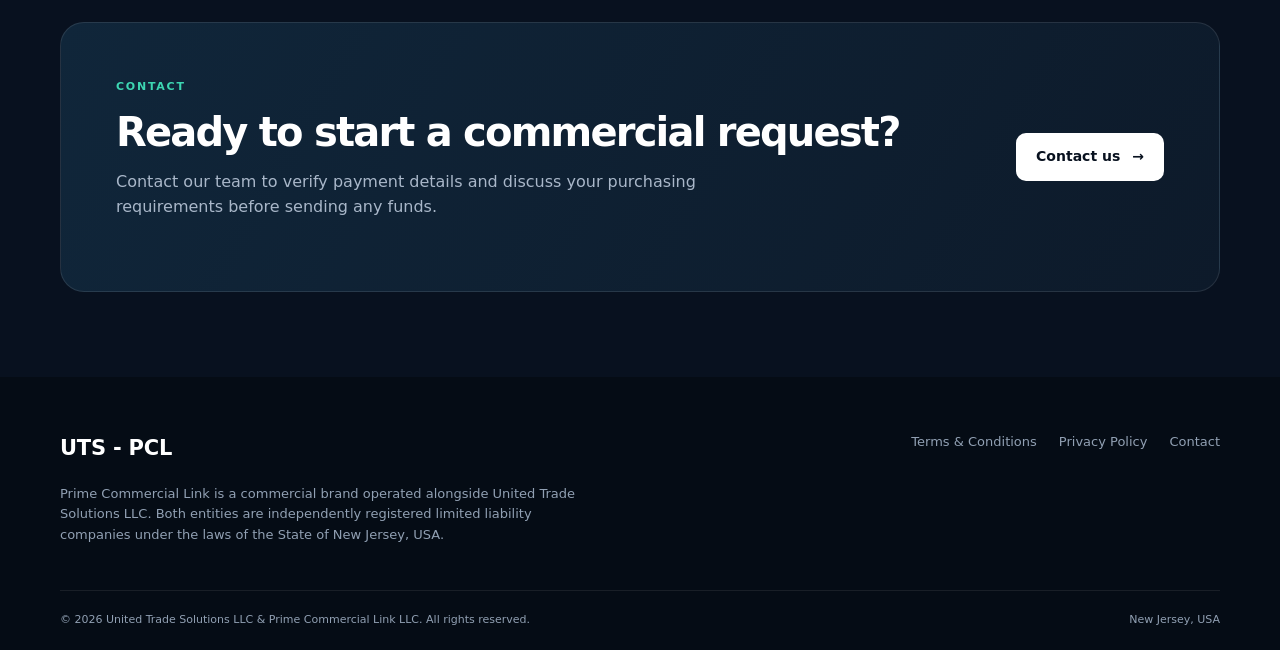
==== commit fff4ea7d: "Ajustes móviles: menos interlineado y espaciado, marca UTS - PCL, corrección de contraste en textos" ====
--- a/index.html
+++ b/index.html
@@ -17,9 +17,8 @@
 <body>
   <header class="site-header">
     <div class="container nav">
-      <a class="brand" href="#inicio" aria-label="Prime Commercial Link home">
-        <span class="brand-mark">PCL</span>
-        <span>Prime Commercial Link</span>
+      <a class="brand" href="#inicio" aria-label="UTS - PCL home">
+        <span class="brand-name">UTS - PCL</span>
       </a>
       <div class="nav-right">
         <nav class="nav-links" aria-label="Main navigation">
@@ -336,7 +335,7 @@
           </article>
         </div>
 
-        <div class="section-heading" style="margin-top:80px">
+        <div class="section-heading flow-heading">
           <p class="eyebrow" data-lang="en">OPERATIONAL FLOW</p>
           <p class="eyebrow" data-lang="es">FLUJO OPERATIVO</p>
           <h2 data-lang="en">Network structure, end to end.</h2>
@@ -550,7 +549,7 @@
   <footer class="footer">
     <div class="container footer-grid">
       <div>
-        <a class="brand footer-brand" href="#inicio"><span class="brand-mark">PCL</span><span>Prime Commercial Link</span></a>
+        <a class="brand footer-brand" href="#inicio"><span class="brand-name">UTS - PCL</span></a>
         <p class="footer-note" data-lang="en">Prime Commercial Link is a commercial brand operated alongside United Trade Solutions LLC. Both entities are independently registered limited liability companies under the laws of the State of New Jersey, USA.</p>
         <p class="footer-note" data-lang="es">Prime Commercial Link es una marca comercial que opera junto a United Trade Solutions LLC. Ambas entidades son sociedades de responsabilidad limitada registradas de forma independiente bajo las leyes del Estado de Nueva Jersey, EE. UU.</p>
       </div>
--- a/css/styles.css
+++ b/css/styles.css
@@ -18,12 +18,13 @@
 .legal-page .lang-switch{border-color:var(--line)}
 .legal-page .lang-switch button{color:var(--muted)}
 .legal-page .lang-switch button:not(.active):hover{color:var(--ink)}
-body{margin:0;font-family:Inter,ui-sans-serif,system-ui,-apple-system,BlinkMacSystemFont,"Segoe UI",sans-serif;color:var(--ink);background:var(--bg);line-height:1.6}
+body{margin:0;font-family:Inter,ui-sans-serif,system-ui,-apple-system,BlinkMacSystemFont,"Segoe UI",sans-serif;color:var(--ink);background:var(--bg);line-height:1.55}
 a{color:inherit;text-decoration:none}
 .container{width:min(var(--max),calc(100% - 40px));margin:auto}
 .site-header{position:sticky;top:0;z-index:20;background:rgba(8,17,31,.92);backdrop-filter:blur(14px);border-bottom:1px solid rgba(255,255,255,.08)}
 .nav{height:76px;display:flex;align-items:center;justify-content:space-between}
 .brand{display:flex;align-items:center;gap:11px;color:#fff;font-weight:750;letter-spacing:-.02em}
+.brand-name{font-size:21px;font-weight:800;letter-spacing:-.01em;white-space:nowrap}
 .brand-mark{display:grid;place-items:center;width:38px;height:38px;border:1px solid rgba(61,214,178,.55);border-radius:11px;color:var(--accent);font-size:11px;letter-spacing:.08em}
 .nav-right{display:flex;align-items:center;gap:26px}
 .nav-links{display:flex;gap:30px;color:#c5cfdd;font-size:14px}
@@ -31,8 +32,9 @@
 .menu-toggle{display:none;background:none;border:0;color:#fff;font-size:25px}
 .hero{min-height:690px;background:radial-gradient(circle at 80% 25%,rgba(99,167,255,.18),transparent 30%),radial-gradient(circle at 70% 80%,rgba(61,214,178,.12),transparent 35%),var(--dark);color:#fff;display:flex;align-items:center;overflow:hidden}
 .hero-grid{display:grid;grid-template-columns:1.05fr .95fr;gap:70px;align-items:center;padding:90px 0}
-.eyebrow{margin:0 0 16px;color:#25b996;font-size:11px;font-weight:800;letter-spacing:.16em}
+.eyebrow{margin:0 0 16px;color:#13866c;font-size:11px;font-weight:800;letter-spacing:.16em}
 .hero h1{font-size:clamp(48px,6vw,78px);line-height:1.02;letter-spacing:-.055em;margin:0 0 25px;max-width:720px}
+.hero .eyebrow,.section-dark .eyebrow,.contact-section .eyebrow{color:#3dd6b2}
 .hero h1 span{color:var(--accent)}
 .hero-text{font-size:19px;color:#b9c5d5;max-width:600px;margin-bottom:35px}
 .hero-actions{display:flex;gap:12px;flex-wrap:wrap}
@@ -65,18 +67,20 @@
 .section-copy p{margin-top:0}
 .trust-row{display:grid;grid-template-columns:repeat(3,1fr);gap:18px;margin-top:45px}
 .trust-row div{padding-top:16px;border-top:1px solid var(--line)}
-.trust-row strong{display:block;font-size:12px;color:#199f82;margin-bottom:7px}
+.trust-row strong{display:block;font-size:12px;color:#13866c;margin-bottom:7px}
 .trust-row span{font-size:13px;font-weight:700;color:var(--ink)}
 .section-dark{background:var(--dark);color:#fff}
 .section-heading{max-width:650px}
 .section-heading.centered{text-align:center;margin:0 auto 55px}
-.section-heading p:not(.eyebrow){color:#9daabd}
+.section-heading p:not(.eyebrow){color:var(--muted)}
+.section-dark .section-heading p:not(.eyebrow){color:#9daabd}
+.flow-heading{margin-top:80px}
 .steps{display:grid;grid-template-columns:repeat(3,1fr);gap:18px}
 .step-card{position:relative;padding:32px;background:#0d1b2e;border:1px solid rgba(255,255,255,.08);border-radius:18px;min-height:300px}
 .step-card.featured{border-color:rgba(61,214,178,.4);background:linear-gradient(145deg,#0e2430,#0d1b2e)}
-.step-number{position:absolute;right:24px;top:23px;color:#56677e;font-size:12px;font-weight:800}
+.step-number{position:absolute;right:24px;top:23px;color:#7a8ba3;font-size:12px;font-weight:800}
 .icon{width:48px;height:48px;display:grid;place-items:center;border-radius:13px;background:rgba(61,214,178,.1);color:var(--accent);font-size:22px;margin-bottom:55px}
-.step-card h3{font-size:21px;margin:0 0 12px}
+.step-card h3{font-size:21px;margin:0 0 12px;color:#fff}
 .step-card p{color:#9ba9bc;font-size:14px;margin:0}
 .value-section{background:#eef2f7}
 .value-grid{display:grid;grid-template-columns:.9fr 1.1fr;gap:100px}
@@ -108,7 +112,7 @@
 /* ---------- Empresas (About) ---------- */
 .companies-grid{display:grid;grid-template-columns:repeat(2,1fr);gap:22px;margin-top:50px}
 .company-card{padding:34px;border-radius:18px;background:var(--surface);border:1px solid var(--line)}
-.company-card .tag{display:inline-block;font-size:11px;font-weight:800;letter-spacing:.08em;color:#199f82;background:rgba(61,214,178,.12);padding:5px 10px;border-radius:999px;margin-bottom:16px}
+.company-card .tag{display:inline-block;font-size:11px;font-weight:800;letter-spacing:.08em;color:#13866c;background:rgba(61,214,178,.12);padding:5px 10px;border-radius:999px;margin-bottom:16px}
 .company-card h3{margin:0 0 6px;font-size:23px;letter-spacing:-.02em}
 .company-card .focus{color:var(--muted);font-size:13px;font-weight:700;margin:0 0 14px}
 .company-card p.desc{color:var(--muted);font-size:15px;margin:0 0 18px}
@@ -135,7 +139,7 @@
 .flow-node .flow-icon{width:44px;height:44px;margin:0 auto 14px;display:grid;place-items:center;border-radius:50%;background:rgba(61,214,178,.12);color:var(--accent);font-size:19px}
 .flow-node h4{margin:0 0 8px;font-size:15px;color:#fff}
 .flow-node p{margin:0;font-size:12.5px;color:#9ba9bc;line-height:1.5}
-.flow-arrow{display:flex;align-items:center;justify-content:center;color:#3dd6b2;font-size:20px;padding:0 6px}
+.flow-arrow{display:flex;align-items:center;justify-content:center;color:#13866c;font-size:20px;padding:0 6px}
 
 /* ---------- Pagos ---------- */
 .pay-grid{display:grid;grid-template-columns:repeat(2,1fr);gap:20px;margin-top:46px}
@@ -164,7 +168,7 @@
 .faq-list{max-width:820px;margin:44px auto 0;display:grid;gap:1px;background:var(--line);border:1px solid var(--line);border-radius:16px;overflow:hidden}
 .faq-item{background:var(--surface)}
 .faq-q{width:100%;text-align:left;background:none;border:0;padding:22px 26px;font-size:16px;font-weight:700;color:var(--ink);display:flex;justify-content:space-between;align-items:center;gap:16px;cursor:pointer}
-.faq-q .plus{flex:none;width:22px;height:22px;border-radius:50%;border:1px solid var(--line);display:grid;place-items:center;font-size:14px;color:#199f82;transition:.2s}
+.faq-q .plus{flex:none;width:22px;height:22px;border-radius:50%;border:1px solid var(--line);display:grid;place-items:center;font-size:14px;color:#13866c;transition:.2s}
 .faq-item.open .faq-q .plus{transform:rotate(45deg);background:var(--accent);color:#06131b;border-color:var(--accent)}
 .faq-a{max-height:0;overflow:hidden;transition:max-height .25s ease}
 .faq-item.open .faq-a{max-height:260px}
@@ -191,7 +195,7 @@
   .nav-right{gap:10px}
   .lang-switch button{padding:6px 9px;font-size:11px}
   .legal-page .nav-links a{font-size:12.5px;white-space:nowrap}
-  .legal-page .brand{font-size:14px}
+  .legal-page .brand-name{font-size:17px}
 }
 @media(max-width:520px){
   .container{width:min(var(--max),calc(100% - 28px))}
@@ -203,3 +207,50 @@
   .faq-a-inner{padding:0 20px 20px}
   .compliance-box{padding:24px 20px}
 }
+
+/* ---------- Móvil compacto: menos interlineado y espaciado ---------- */
+@media(max-width:850px){
+  body{line-height:1.45}
+  h2{line-height:1.12}
+  .section{padding:56px 0}
+  .contact-section{padding:48px 0}
+  .hero-grid{padding:44px 0;gap:28px}.hero-visual{min-height:250px}
+  .hero h1{margin-bottom:16px}.hero-text{margin-bottom:22px}
+  .split,.value-grid{gap:24px}
+  .section-copy{font-size:16px}
+  .section-heading.centered{margin-bottom:28px}
+  .section-heading p:not(.eyebrow){margin:10px 0 0}
+  .eyebrow{margin-bottom:10px}
+  .trust-row{margin-top:26px;gap:12px}
+  .companies-grid{margin-top:26px;gap:14px}
+  .company-card{padding:22px}
+  .company-card .focus{margin-bottom:10px}.company-card p.desc{margin-bottom:12px}
+  .scope-meta{margin-bottom:24px}.scope-pill{padding:12px 16px}
+  .categories-grid{gap:10px}
+  .category-card{min-height:0;padding:14px}
+  .category-card .icon{margin-bottom:8px;width:30px;height:30px;font-size:15px}
+  .steps{gap:12px}
+  .step-card{min-height:0;padding:22px}
+  .step-card .icon{margin-bottom:14px;width:40px;height:40px;font-size:18px}
+  .step-card h3{font-size:18px;margin-bottom:6px}
+  .flow-heading{margin-top:44px}
+  .flow-node{padding:16px}.flow-node .flow-icon{margin-bottom:8px;width:36px;height:36px;font-size:16px}
+  .flow-arrow{padding:4px 0}
+  .pay-grid{margin-top:24px;gap:12px}.pay-card{padding:22px}
+  .pay-card .sub{margin-bottom:12px}.pay-card ul{gap:7px}
+  .protocol-list{margin-top:22px;gap:6px}.protocol-item{padding:14px 0;gap:14px}
+  .value-item{padding:14px 0}
+  .compliance-box{padding:20px;gap:12px}
+  .faq-list{margin-top:24px}
+  .faq-q{padding:16px 18px}.faq-a-inner{padding:0 18px 16px}
+  .contact-card{padding:28px 22px;gap:20px}
+  .footer{padding:36px 0 18px}.footer-grid{gap:22px}.copyright{margin-top:24px}
+  .legal-content{padding:48px 0}.legal-content h1{font-size:38px}.legal-content h2{margin:28px 0 8px}
+}
+@media(max-width:520px){
+  .hero h1{font-size:38px}
+  .brand-name{font-size:18px}
+  .categories-grid{grid-template-columns:repeat(2,1fr)}
+  .category-card h4{font-size:13px}
+  .contact-card h2{font-size:28px}
+}
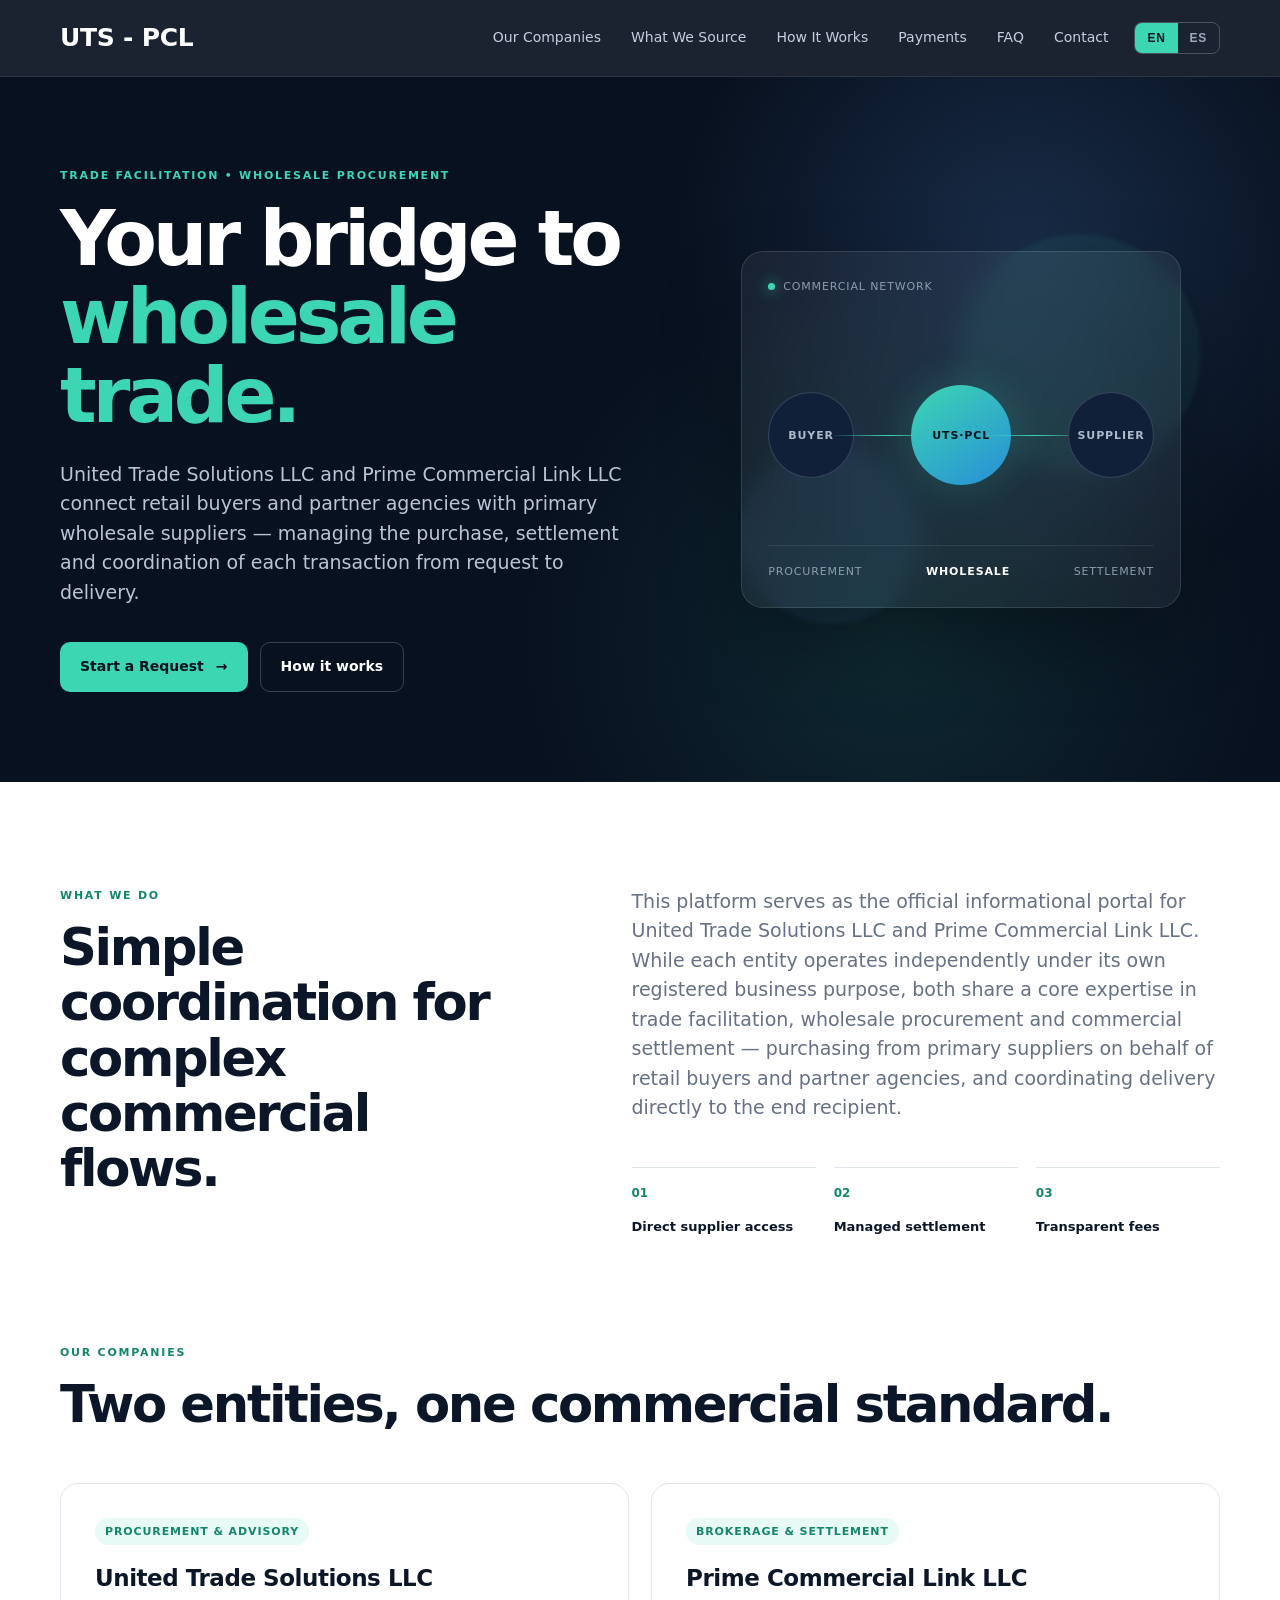
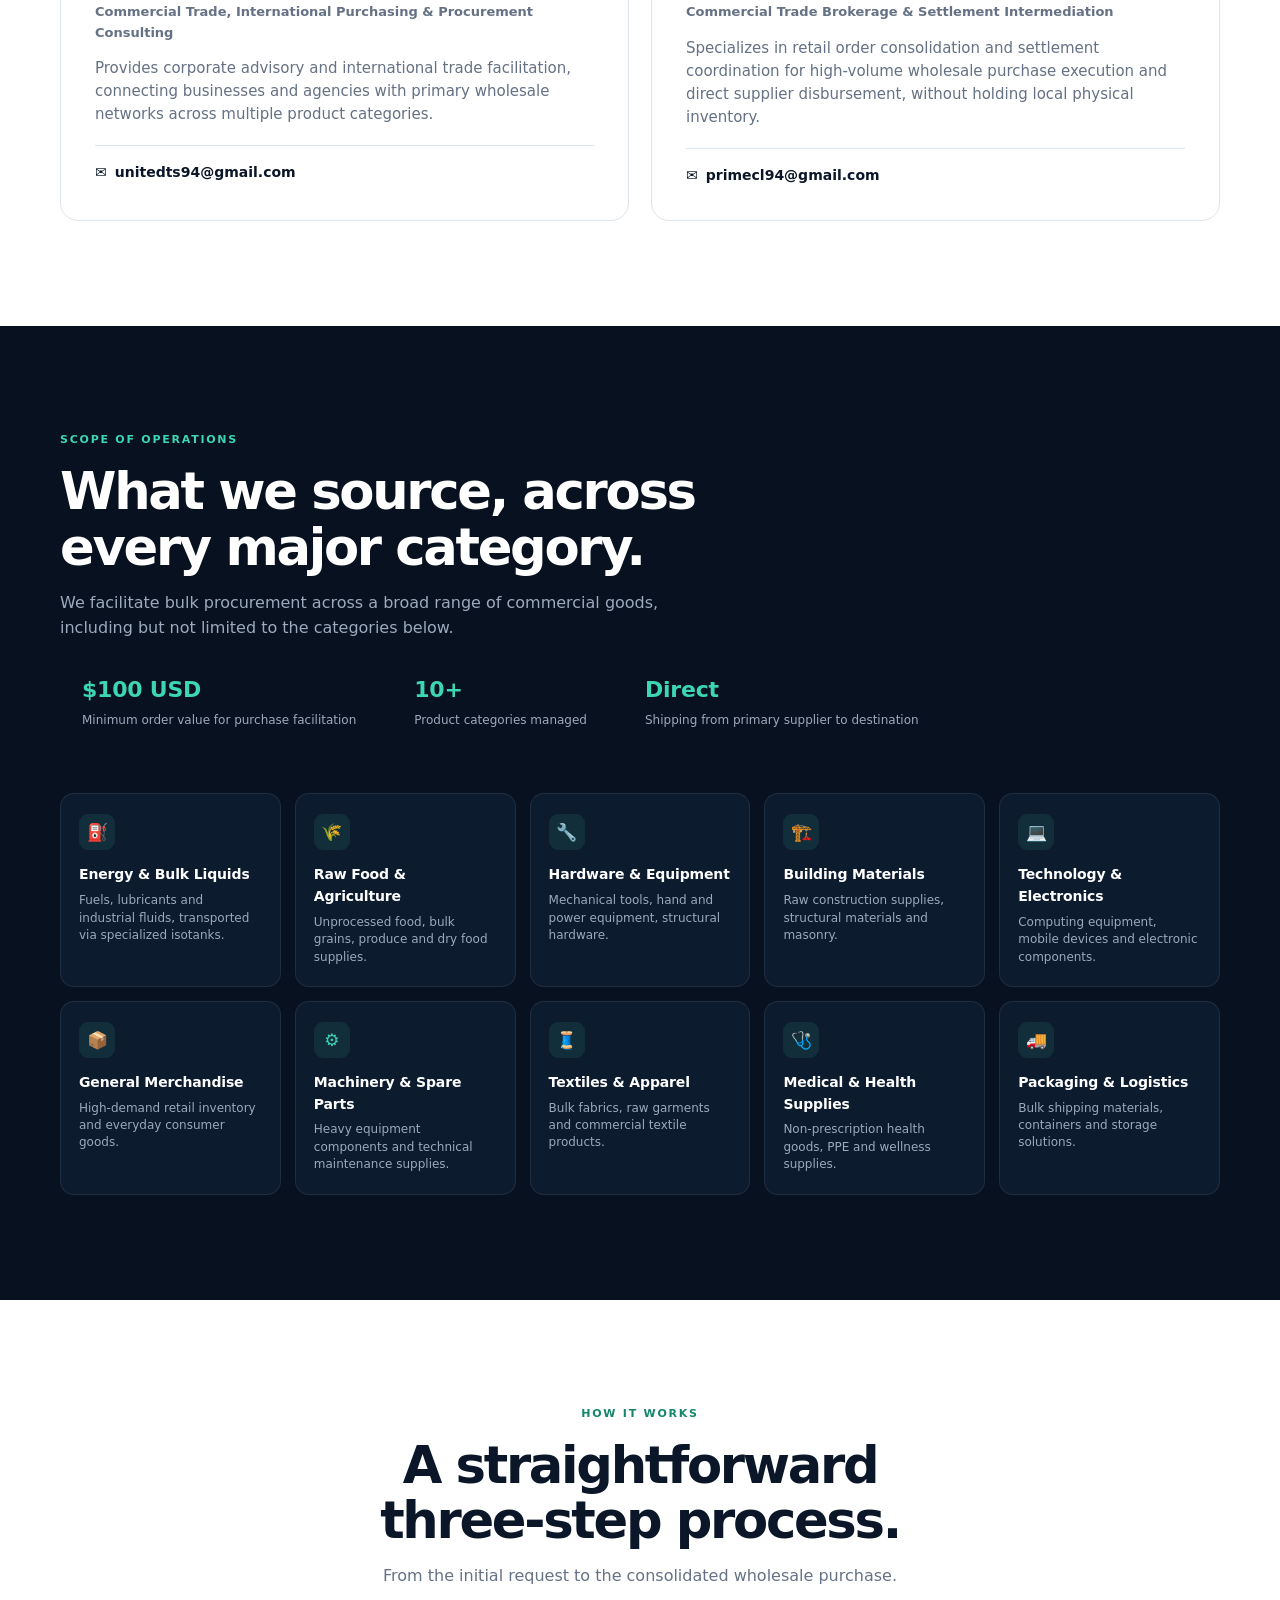
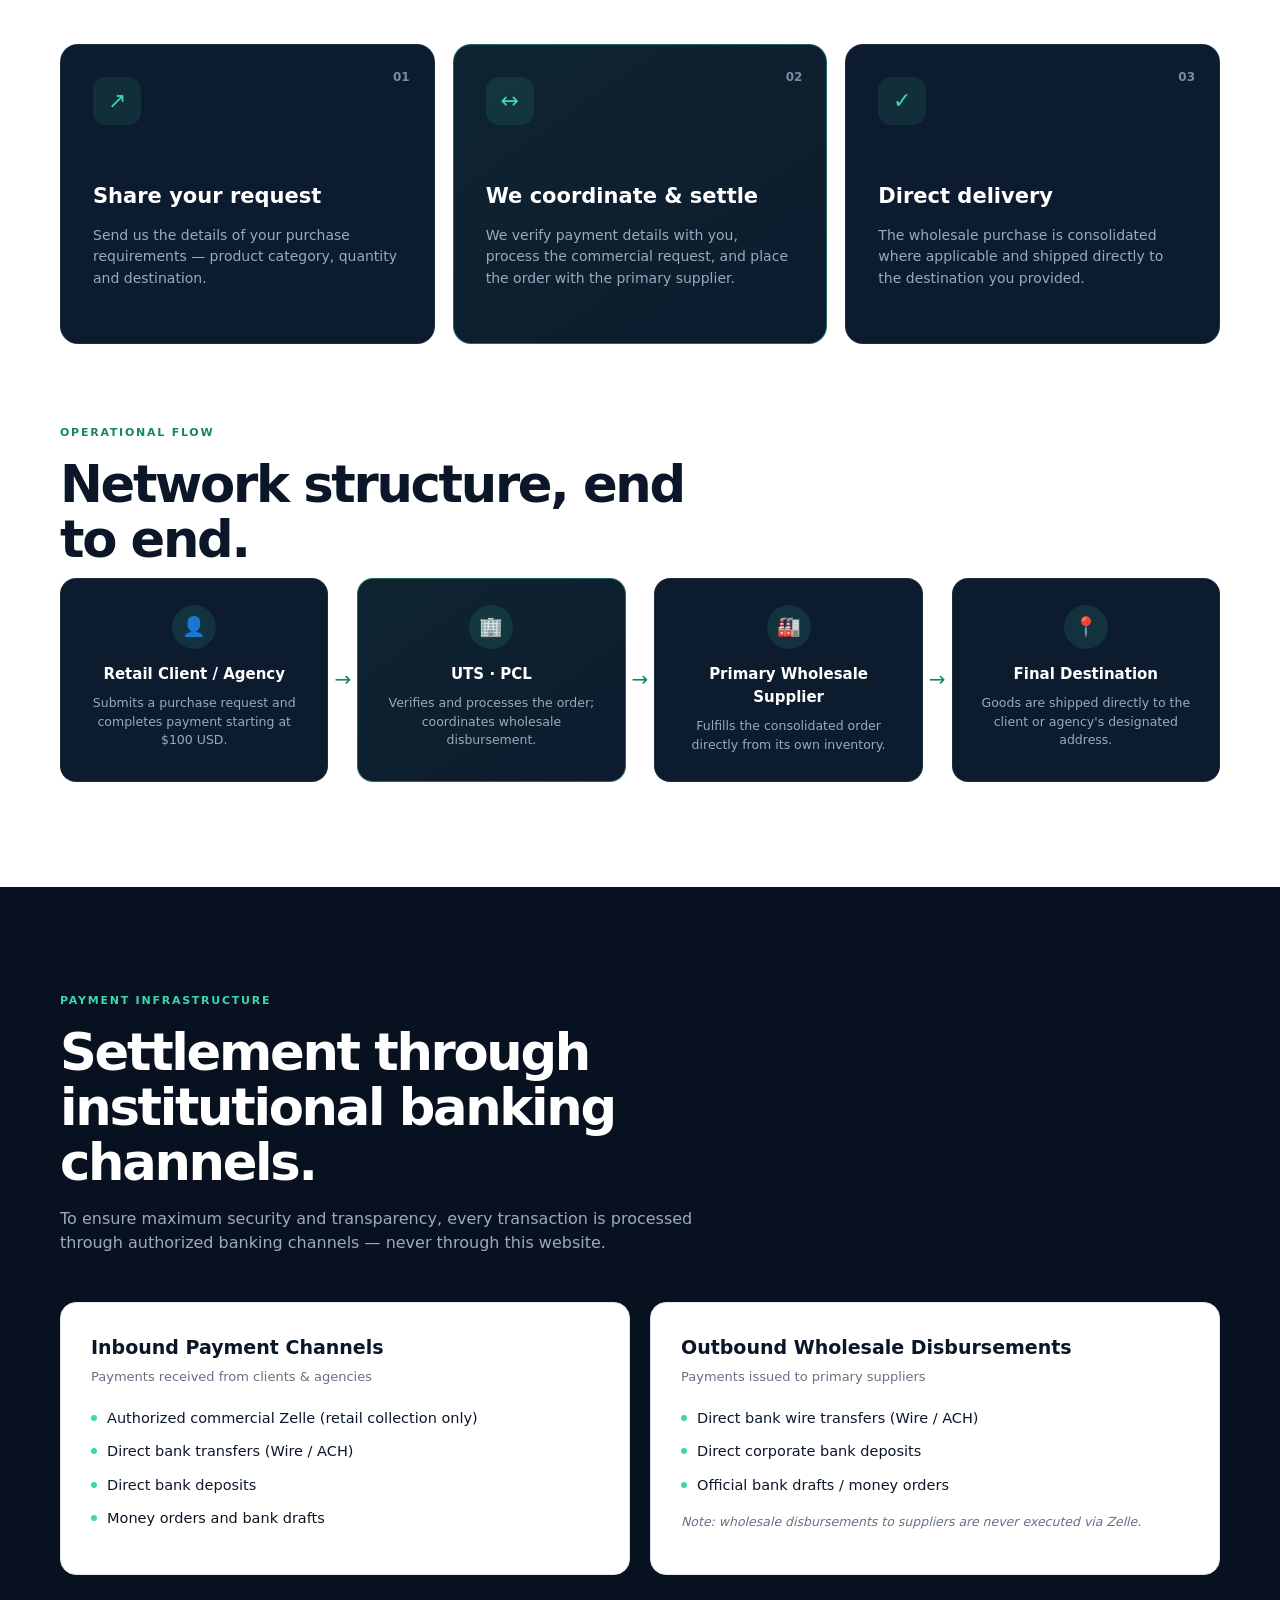
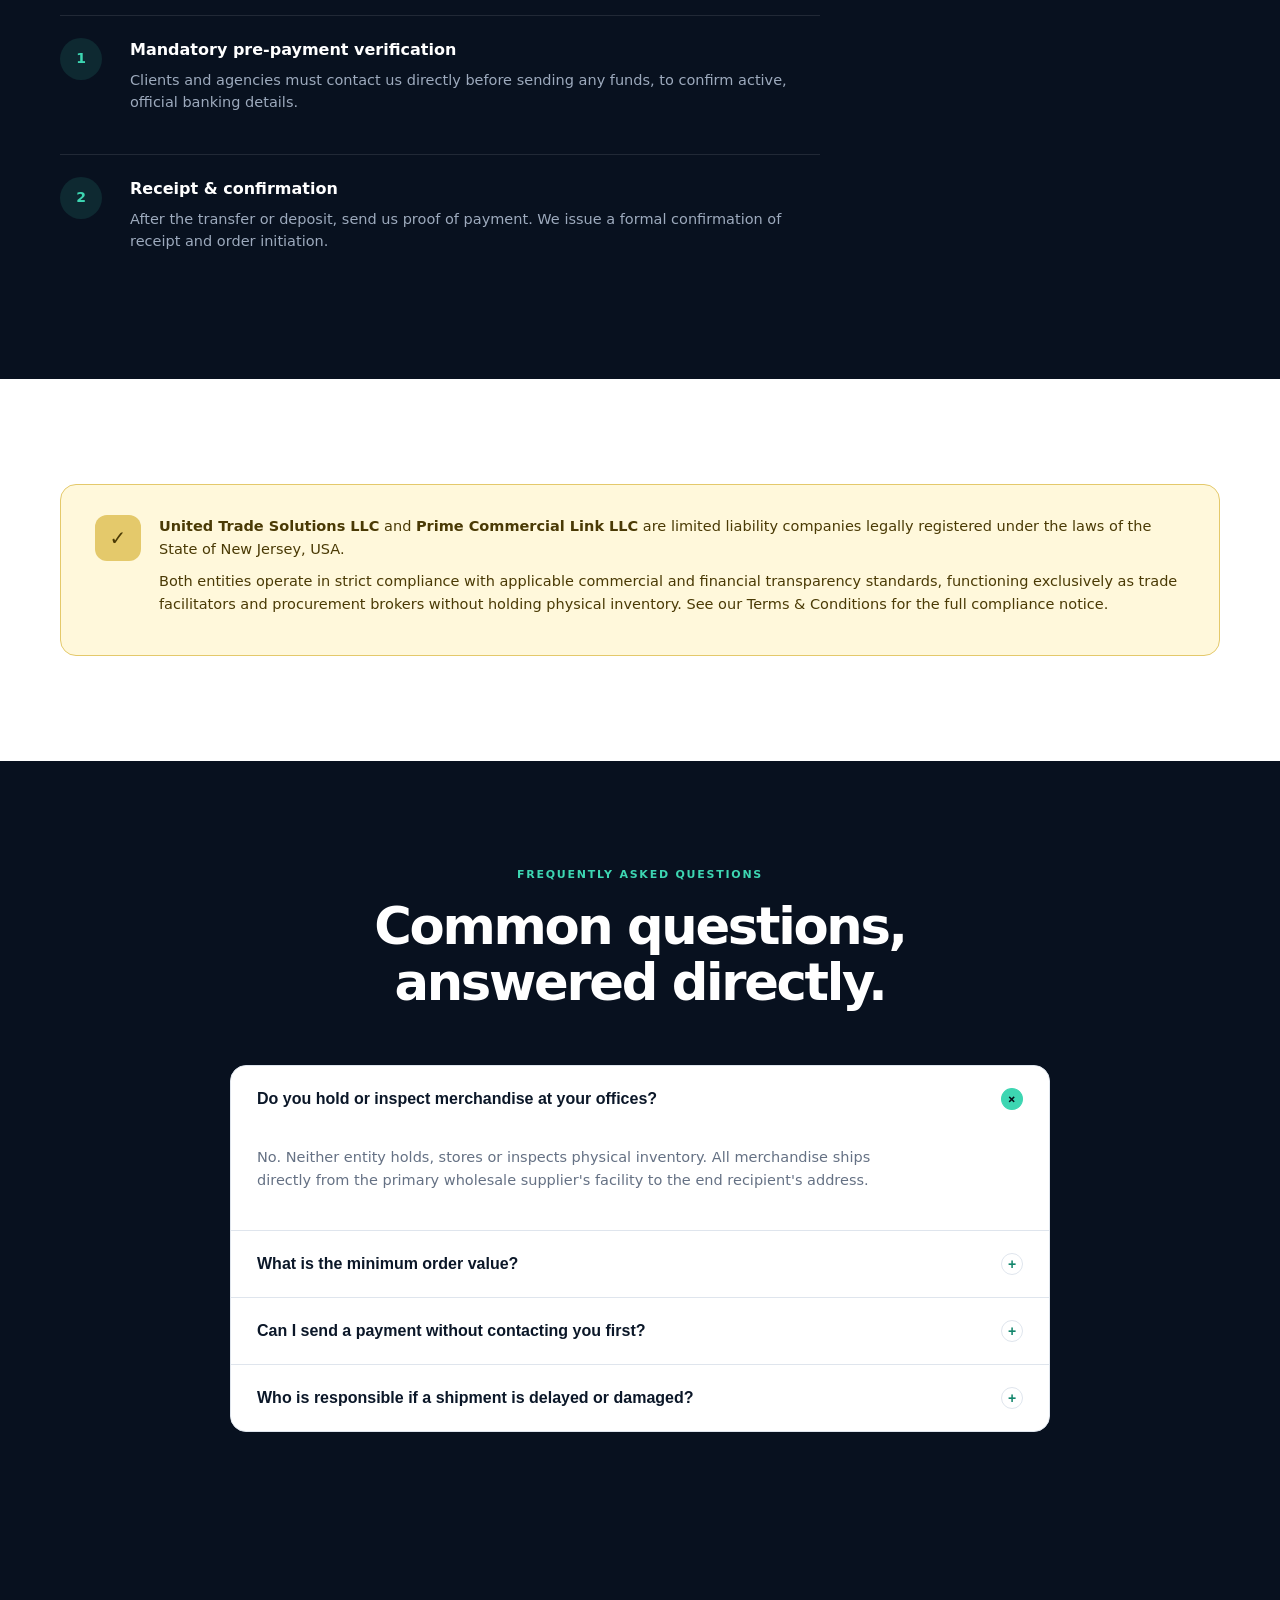
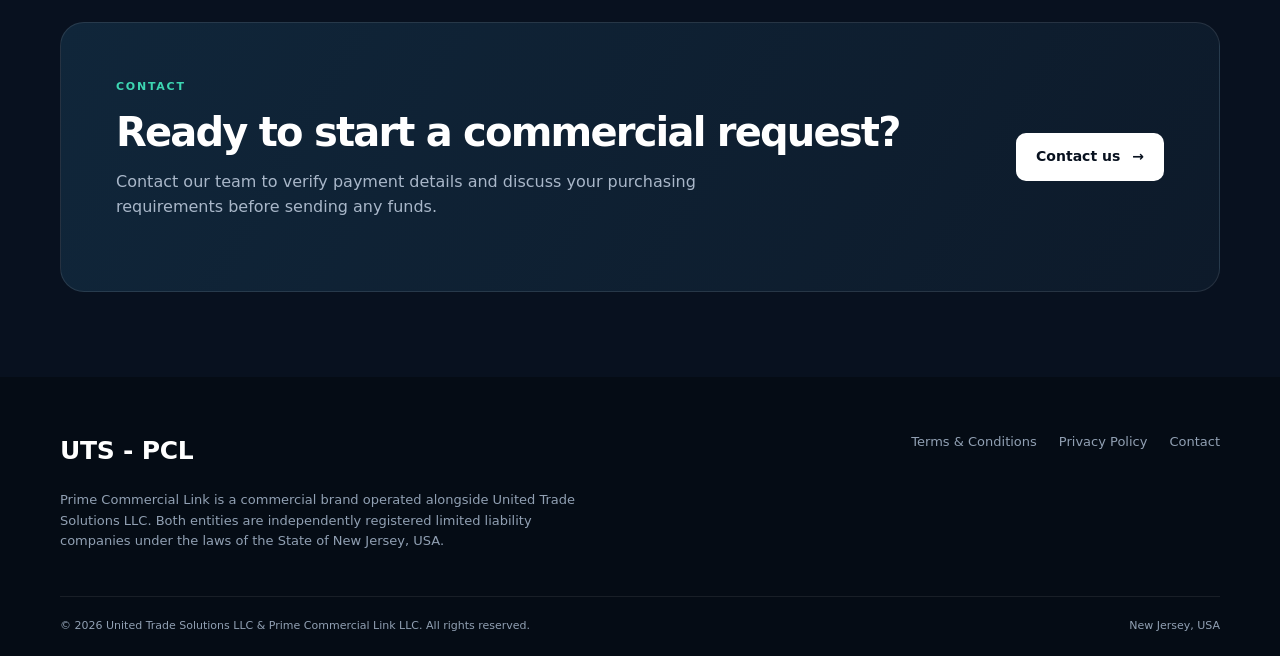
==== commit b5d07f2b: "Marca UTS - PCL más grande, correo de Prime Commercial Link, títulos blancos y cache-busting de CSS/" ====
--- a/index.html
+++ b/index.html
@@ -12,7 +12,7 @@
   <meta property="og:url" content="https://plbroker.disrupthings.com/">
   <link rel="canonical" href="https://plbroker.disrupthings.com/">
   <link rel="icon" href="assets/favicon.svg" type="image/svg+xml">
-  <link rel="stylesheet" href="css/styles.css">
+  <link rel="stylesheet" href="css/styles.css?v=20261016b">
 </head>
 <body>
   <header class="site-header">
@@ -184,8 +184,7 @@
             </p>
             <div class="contact-line">
               <span aria-hidden="true">✉</span>
-              <span class="pending" data-lang="en">Email coming soon</span>
-              <span class="pending" data-lang="es">Correo próximamente</span>
+              <a href="mailto:primecl94@gmail.com">primecl94@gmail.com</a>
             </div>
           </article>
         </div>
@@ -569,6 +568,6 @@
     </div>
   </footer>
 
-  <script src="js/script.js"></script>
+  <script src="js/script.js?v=20261016b"></script>
 </body>
 </html>
--- a/css/styles.css
+++ b/css/styles.css
@@ -24,7 +24,7 @@
 .site-header{position:sticky;top:0;z-index:20;background:rgba(8,17,31,.92);backdrop-filter:blur(14px);border-bottom:1px solid rgba(255,255,255,.08)}
 .nav{height:76px;display:flex;align-items:center;justify-content:space-between}
 .brand{display:flex;align-items:center;gap:11px;color:#fff;font-weight:750;letter-spacing:-.02em}
-.brand-name{font-size:21px;font-weight:800;letter-spacing:-.01em;white-space:nowrap}
+.brand-name{font-size:25px;font-weight:800;letter-spacing:-.01em;white-space:nowrap}
 .brand-mark{display:grid;place-items:center;width:38px;height:38px;border:1px solid rgba(61,214,178,.55);border-radius:11px;color:var(--accent);font-size:11px;letter-spacing:.08em}
 .nav-right{display:flex;align-items:center;gap:26px}
 .nav-links{display:flex;gap:30px;color:#c5cfdd;font-size:14px}
@@ -80,7 +80,7 @@
 .step-card.featured{border-color:rgba(61,214,178,.4);background:linear-gradient(145deg,#0e2430,#0d1b2e)}
 .step-number{position:absolute;right:24px;top:23px;color:#7a8ba3;font-size:12px;font-weight:800}
 .icon{width:48px;height:48px;display:grid;place-items:center;border-radius:13px;background:rgba(61,214,178,.1);color:var(--accent);font-size:22px;margin-bottom:55px}
-.step-card h3{font-size:21px;margin:0 0 12px;color:#fff}
+.step-card h3{font-size:21px;margin:0 0 12px;color:#fff !important}
 .step-card p{color:#9ba9bc;font-size:14px;margin:0}
 .value-section{background:#eef2f7}
 .value-grid{display:grid;grid-template-columns:.9fr 1.1fr;gap:100px}
@@ -195,7 +195,7 @@
   .nav-right{gap:10px}
   .lang-switch button{padding:6px 9px;font-size:11px}
   .legal-page .nav-links a{font-size:12.5px;white-space:nowrap}
-  .legal-page .brand-name{font-size:17px}
+  .legal-page .brand-name{font-size:20px}
 }
 @media(max-width:520px){
   .container{width:min(var(--max),calc(100% - 28px))}
@@ -249,7 +249,7 @@
 }
 @media(max-width:520px){
   .hero h1{font-size:38px}
-  .brand-name{font-size:18px}
+  .brand-name{font-size:22px}
   .categories-grid{grid-template-columns:repeat(2,1fr)}
   .category-card h4{font-size:13px}
   .contact-card h2{font-size:28px}
